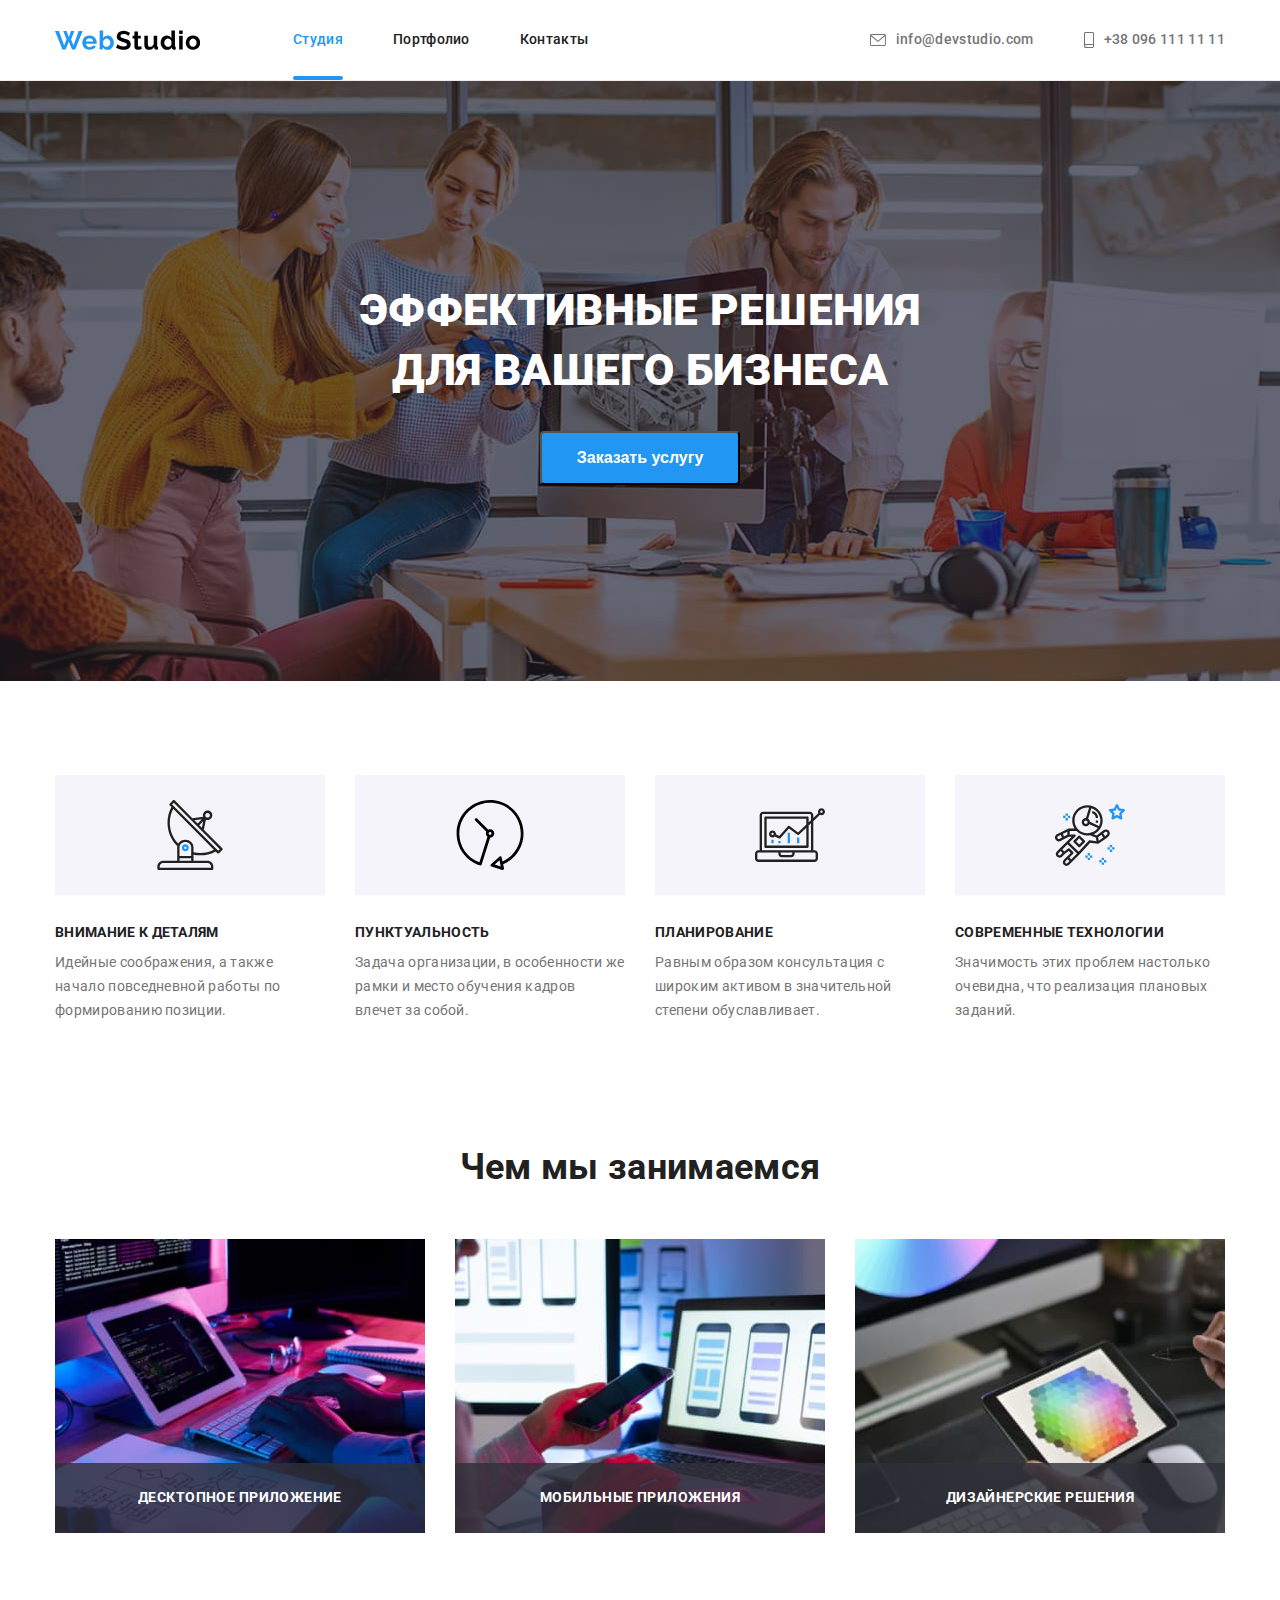
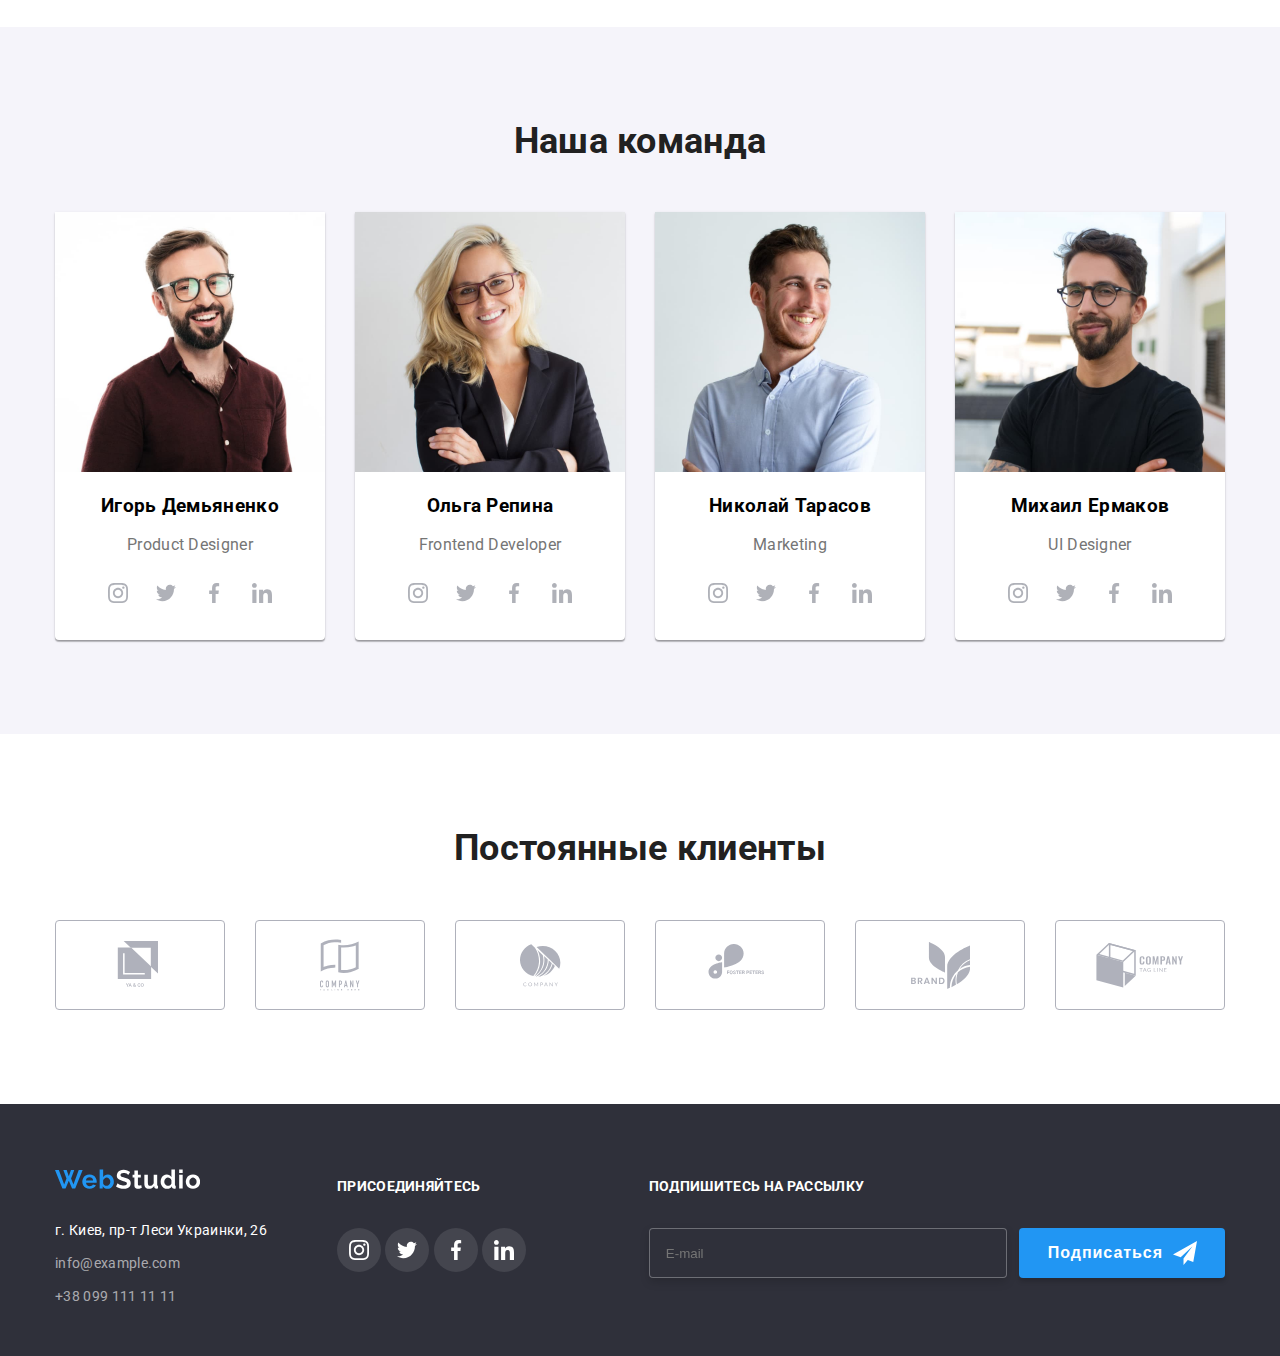
==== index.html @ dd103be8 "финал1" ====
<!DOCTYPE html>
<html lang="ru">
<head>
    <meta charset="UTF-8">
    <meta name="viewport" content="width=device-width, initial-scale=1.0">
    <title>Document</title>
    <link rel="preconnect" href="https://fonts.gstatic.com">
    <link href="https://fonts.googleapis.com/css2?family=Raleway:wght@700&family=Roboto:wght@400;500;700;900&display=swap"
        rel="stylesheet">
    <link rel="stylesheet" href="./scc/common.css">
    <link rel="stylesheet" href="./scc/main.css">

</head>
<body class="page">

   

    <!--Шапка сайта-->
    <header class="head">
        <div class="container main-nav">
            <nav class="nav-points">
                <a href="./index.html" class="head-logo"> 
                    <svg class="web-studio" width="145" height="31">
                        <use href="./images/symbol-defs.svg#icon-webstudio"></use>
                    </svg>
                </a>
        
                <ul class="site-nav">
                    <li class="item"><a href="/" class="link current">Студия</a></li>
                    <li class="item"><a href="./portfolio.html" class="link">Портфолио</a></li>
                    <li class="item"><a href="/" class="link">Контакты</a></li>
                </ul>
            </nav>    
        
                <ul class="web-link">
                    <li class="item">
                        <a class="link-mail" href="mailto:info@devstudio.com">
                        <svg class="icon-envelope">
                            <use href="./images/symbol-defs.svg#icon-envelope"></use>
                        </svg>
                        info@devstudio.com
                        </a>
                    </li>
                    
                    <li class="item">
                        <a class="link-tel" href="tel:+380961111111">
                            <svg class="icon-smartphone">
                                <use href="./images/symbol-defs.svg#icon-smartphone"></use>
                            </svg>
                            +38 096 111 11 11
                        </a>
                    </li>
                    
                   
                </ul>
        </div>
       
    </header>

    <!--Герой-->
<main>

        <section class="hero">
            <div class="overlay">
                <div class="heading-container">
                    <h1 class="hero-title">ЭФФЕКТИВНЫЕ РЕШЕНИЯ ДЛЯ ВАШЕГО БИЗНЕСА</h1>
                </div>
               <button class="service" data-open-modal>
                    Заказать услугу
                </button>
            </div>
            
        </section>
    
    <!--Действия-->
    <section class="actions">
       <div class="container">
        <h2 class="section visually-hidden">Действия</h2>

        <ul class="paragraph">
            <li class="item">
                <div class="master">
                    <svg class="master-icon">
                        <use href="./images/symbol-defs.svg#icon-antenna"></use>
                    </svg>
                </div>   
                <h3 class="paragraph-title">ВНИМАНИЕ К ДЕТАЛЯМ</h3>
                <p class="title">Идейные соображения, а также начало повседневной работы по формированию позиции.</p>
            </li>
            <li class="item">
                <div class="master">
                    <svg class="master-icon">
                        <use href="./images/symbol-defs.svg#icon-vector"></use>
                    </svg>
                </div>
                <h3  class="paragraph-title">ПУНКТУАЛЬНОСТЬ</h3>
                <p class="title">Задача организации, в особенности же рамки и место обучения кадров влечет за собой.</p>
            </li>
            <li class="item">
                <div class="master">
                    <svg class="master-icon">
                        <use href="./images/symbol-defs.svg#icon-diagram"></use>
                    </svg>
                </div>
                <h3  class="paragraph-title">ПЛАНИРОВАНИЕ</h3>
                <p class="title">Равным образом консультация с широким активом в значительной степени обуславливает.</p>
            </li>
            <li class="item">
                <div class="master">
                    <svg class="master-icon">
                        <use href="./images/symbol-defs.svg#icon-astronaut"></use>
                    </svg>
                </div>
                <h3 class="paragraph-title">СОВРЕМЕННЫЕ ТЕХНОЛОГИИ</h3>
                <p class="title">Значимость этих проблем настолько очевидна, что реализация плановых заданий.</p>
            </li>
        </ul>
       </div>
    </section>
    <!--Чем мы занимаемся-->
    <section class="section">
        <div class="container">
            <h2 class="section-title">Чем мы занимаемся</h2>
            <ul class="work">
                <li class="photo">
                    <img src="./images/box 1 min.jpg" alt="делает вёрстку на компьютере">
                    <div class="profile-title">
                        <p class="example">Десктопное приложение</p>
                    </div> 
                </li>
                <li class="photo">
                    <img src="./images/box 2 min.jpg" alt="синхронизирует смартфон с компьютером">
                    <div class="profile-title">
                        <p class="example">Мобильные приложения</p>
                    </div> 
                </li>
                <li class="photo">
                    <img src="./images/box 3 min.jpg" alt="рисует на планшете">
                    <div class="profile-title">
                        <p class="example">Дизайнерские решения</p>
                    </div> 
                </li>
            </ul>
        </div>
       
    </section>
    <!--Наша команда-->
    <section class="section-command">
            <h2 class="section-title">Наша команда</h2>
            <div class="container">
                <ul class="command-list">
                    <li class="item">
                        <img src="./images/img1 min.jpg" alt="фото игоря" width="270">
                        <h3 class="command-person">Игорь Демьяненко</h3>
                        <p class="title">Product Designer</p>
                        <a class="command-link" href="">
                            <svg class="command-icon">
                                <use href="./images/symbol-defs.svg#icon-instagram"></use>
                            </svg>
                        </a>
                        <a class="command-link" href="">
                            <svg class="command-icon">
                                <use href="./images/symbol-defs.svg#icon-twitter"></use>
                            </svg>
                        </a>
                        <a class="command-link" href="">
                            <svg class="command-icon">
                                <use href="./images/symbol-defs.svg#icon-facebook"></use>
                            </svg>
                        </a>
                        <a class="command-link" href="">
                            <svg class="command-icon">
                                <use href="./images/symbol-defs.svg#icon-linkedin"></use>
                            </svg>
                        </a>
                    </li>
                    <li class="item">
                        <img src="./images/img2 min.jpg" alt="фото ольги" width="270">
                        <h3 class="command-person">Ольга Репина</h3>
                        <p class="title">Frontend Developer</p>
                        <a class="command-link" href="">
                            <svg class="command-icon">
                                <use href="./images/symbol-defs.svg#icon-instagram"></use>
                            </svg>
                        </a>
                        <a class="command-link" href="">
                            <svg class="command-icon">
                                <use href="./images/symbol-defs.svg#icon-twitter"></use>
                            </svg>
                        </a>
                        <a class="command-link" href="">
                            <svg class="command-icon">
                                <use href="./images/symbol-defs.svg#icon-facebook"></use>
                            </svg>
                        </a>
                        <a class="command-link" href="">
                            <svg class="command-icon">
                                <use href="./images/symbol-defs.svg#icon-linkedin"></use>
                            </svg>
                        </a>
                    </li>
                    <li class="item">
                        <img src="./images/img3 min.jpg" alt="фото николая" width="270">
                        <h3 class="command-person">Николай Тарасов</h3>
                        <p class="title">Marketing</p>
                        <a class="command-link" href="">
                            <svg class="command-icon">
                                <use href="./images/symbol-defs.svg#icon-instagram"></use>
                            </svg>
                        </a>
                        <a class="command-link" href="">
                            <svg class="command-icon">
                                <use href="./images/symbol-defs.svg#icon-twitter"></use>
                            </svg>
                        </a>
                        <a class="command-link" href="">
                            <svg class="command-icon">
                                <use href="./images/symbol-defs.svg#icon-facebook"></use>
                            </svg>
                        </a>
                        <a class="command-link" href="">
                            <svg class="command-icon">
                                <use href="./images/symbol-defs.svg#icon-linkedin"></use>
                            </svg>
                        </a>
                    </li>
                    <li class="item">
                        <img src="./images/img4 min.jpg" alt="фото михаила" width="270">
                        <h3 class="command-person">Михаил Ермаков</h3>
                        <p class="title">UI Designer</p>
                        <a class="command-link" href="">
                            <svg class="command-icon">
                                <use href="./images/symbol-defs.svg#icon-instagram"></use>
                            </svg>
                        </a>
                        <a class="command-link" href="">
                            <svg class="command-icon">
                                <use href="./images/symbol-defs.svg#icon-twitter"></use>
                            </svg>
                        </a>
                        <a class="command-link" href="">
                            <svg class="command-icon">
                                <use href="./images/symbol-defs.svg#icon-facebook"></use>
                            </svg>
                        </a>
                        <a class="command-link" href="">
                            <svg class="command-icon">
                                <use href="./images/symbol-defs.svg#icon-linkedin"></use>
                            </svg>
                        </a>
                    </li>
                </ul>
        </div>
        
       
    </section>

    <section class="section-client">
        <div class="container">
            <h2 class="section-title">Постоянные клиенты</h2>
            <ul class="clients">
                <li class="client-item">
                    <a class="logo" href="">
                    <svg class="client-logo" wigth="44" height="49">
                        <use href="./images/symbol-defs.svg#icon-logo1min"></use>
                    </svg>
                    </a>
                    
                </li>
                <li class="client-item">
                    <a class="logo" href="">
                    <svg class="client-logo" width="40" height="52">
                        <use href="./images/symbol-defs.svg#icon-logo2min"></use>
                    </svg>
                    </a>
                    
                </li>
                <li class="client-item">
                    <a class="logo" href="">
                    <svg class="client-logo" width="41" height="43">
                        <use href="./images/symbol-defs.svg#icon-logo3min"></use>
                    </svg>
                    </a>
                    
                </li>
                <li class="client-item">
                    <a class="logo" href="">
                    <svg class="client-logo" width="80" height="42">
                        <use href="./images/symbol-defs.svg#icon-logo4min"></use>
                    </svg>
                    </a>
                    
                </li>
                <li class="client-item">
                    <a class="logo" href="">
                    <svg class="client-logo" width="59" height="47">
                        <use href="./images/symbol-defs.svg#icon-logo5min"></use>
                    </svg>
                    </a>
                    
                </li>
                <li class="client-item">
                    <a class="logo" href="">
                    <svg class="client-logo" width="88" height="45">
                        <use href="./images/symbol-defs.svg#icon-logo6min"></use>
                    </svg>
                    </a>
                    
                </li>
            </ul>
        </div>

</main>

 

    <!--Подвал-->
 <footer class="footer">

    <div class="container">
        <div class="container-footer">
            <div class="footer-addres">
                <a href="./index.html" class="footer-logo">
                    <svg class="web-studio" width="145" height="31">
                        <use href="./images/symbol-defs.svg#icon-WebStudio1"></use>
                    </svg>
                </a>
            
                <address class="address">
                    г. Киев, пр-т Леси Украинки, 26
                </address>
            
                <address class="footer-link">
                    <a href="mailto:info@example.com" class="footer-mail">info@example.com</a><br />
                    <a href="tel:+380991111111" class="footer-tel">+38 099 111 11 11</a>
                </address>
            </div>
            
            
            <div class="social-networks">
                <h3 class="networks-title">ПРИСОЕДИНЯЙТЕСЬ</h3>
                <ul class="networks">
                    <li class="networks-item">
                        <a class="social-link" href="">
                            <svg class="social-icon">
                                <use href="./images/symbol-defs.svg#icon-instagram"></use>
                            </svg>
                        </a>
                        <a class="social-link" href="">
                            <svg class="social-icon">
                                <use href="./images/symbol-defs.svg#icon-twitter"></use>
                            </svg>
                        </a>
                        <a class="social-link" href="">
                            <svg class="social-icon">
                                <use href="./images/symbol-defs.svg#icon-facebook"></use>
                            </svg>
                        </a>
                        <a class="social-link" href="">
                            <svg class="social-icon">
                                <use href="./images/symbol-defs.svg#icon-linkedin"></use>
                            </svg>
                        </a>
                    </li>
                </ul>
            </div>
        <div class="footer-modal">
            <div class="modal-title">
                <h3 class="email-title">ПОДПИШИТЕСЬ НА РАССЫЛКУ</h3>
            </div>
            
            <div class="footer-form">
                <input type="email" name="mail" placeholder="E-mail"></input>
                <button type="submit" class="subscribe">Подписаться
                    <svg class="telegram">
                        <use href="./images/symbol-defs.svg#icon-telegrammin"></use>
                    </svg>
                </button>
               
            </div>
            
        </div>    
            
        </div>
    </div>
 </footer>

 <div class="backdrop is-hidden" data-backdrop>
    <div class="modal">
        <form class="form js-speaker-form">
            
            <div class="modal-title">
                <b>Оставьте свои данные, мы вам перезвоним</b>
            </div>

            <div class="form-field">
                <label for="name">Имя</label>
               <div class="modal-container">
                    <input type="text" name="name" id="name" />
                    <svg class="modal-icon">
                        <use href="./images/symbol-defs.svg#icon-namemin"></use>
                    </svg>
               </div>
            </div>
        
            <div class="form-field">
                <label for="tel">Телефон</label>
                <div class="modal-container">
                    <input type="tel" name="tel" id="tel" />
                    <svg class="modal-icon">
                        <use href="./images/symbol-defs.svg#icon-trubkamin"></use>
                    </svg>
                </div>
            </div>
        
            <div class="form-field">
                <label for="mail">Почта</label>
                <div class="modal-container">
                    <input type="email" name="mail" id="mail" />
                    <svg class="modal-icon">
                        <use href="./images/symbol-defs.svg#icon-konvertmin"></use>
                    </svg>
                </div>
            </div>
        
            <div class="form-field">
                <label for="comment">Комментарий</label>
                <textarea class="comment" name="comment" id="comment" placeholder="Введите текст"></textarea>
            </div>
        
            <label class="form-contract">
                <input class="checkbox" type="checkbox" name="contract" value="conditions"  />
                <span class="checkbox-icon"></span>
                Соглашаюсь с рассылкой и принимаю <a href="/" class="link-contract">Условия договора</a>
            </label>
        
            <div class="form-field">
                <button type="submit" class="send">Отправить</button>
            </div>
        </form>
        <button class="modal-btn" data-close-modal>
            <svg class="close-icon" width="11" height="11">
                <use href="./images/symbol-defs.svg#icon-vectormin"></use>
            </svg>
        </button>
    </div>
</div>

<script>
    const refs = {
        openModalBtn: document.querySelector("[data-open-modal]"),
        closeModalBtn: document.querySelector("[data-close-modal]"),
        backdrop: document.querySelector("[data-backdrop]"), 
    };
    refs.openModalBtn.addEventListener("click", toggleModal);
    refs.closeModalBtn.addEventListener("click", toggleModal);

    refs.backdrop.addEventListener("click", logBackdropClick);

    function toggleModal() {
        refs.backdrop.classList.toggle("is-hidden");
    }

    function logBackdropClick() {
        console.log("Это клик в бекдроп");
    }
</script>

<script>
    (() => {
        document
            .querySelector('.js-speaker-form')
            .addEventListener('submit', e => {
                e.preventDefault();

                new FormData(e.currentTarget).forEach((value, name) =>
                console.log(`${name}: ${value}`),
                );
            });
    })();
</script>

</body>
</html>
---- scc/common.css ----
html {
  box-sizing: border-box;
}

*,
*::before {
  box-sizing: border-box;
}

:root {
  --primary-text-color: #212121;
  --title-text-color: #757575;
  --accent-color: #2196f3;
  --background-color: #ffffff;
  --timing-function: cubic-bezier(0.4, 0, 0.2, 1);
}

.page {
  background-color: var(--background-color);

  font-family: Roboto, sans-serif;
  letter-spacing: 0.02em;
  margin: 0;
}

a {
  text-decoration: none;
}

li {
  list-style: none;
}

ul {
  padding: 0;
  margin: 0;
}

p {
  padding: 0;
  margin: 0;
}

/* утилита спрятать */
.visually-hidden {
  position: absolute;
  clip: rect(0 0 0 0);
  width: 1px;
  height: 1px;
  margin: -1px;
}

.head {
  border-bottom-width: 1px;
  border-bottom-style: solid;
  border-bottom-color: #ececec;
}

/* main-nav */

.main-nav {
  display: flex;
  align-items: center;
}

/* Header */

/* .head {
  background-color: #cccccc;
} */

.container {
  padding-left: 15px;
  padding-right: 15px;

  margin-left: auto;
  margin-right: auto;
  width: 1200px;
  /* outline: 2px solid tomato; */
}

/* Logo */

.head-logo {
  display: block;
  padding-top: 25px;
  padding-bottom: 24px;
}

.head-logo {
  display: flex;
}

/* site nav */

.nav-points {
  display: flex;
}

.site-nav {
  display: flex;
  margin-left: 93px;
  align-items: center;
}

/* .site-nav .item {
  background-color: tomato;
} */

.site-nav .item + .item {
  margin-left: 50px;
}

.site-nav a {
  display: block;
  padding-top: 32px;
  padding-bottom: 32px;

  color: var(--primary-text-color);

  font-weight: 500;
  font-size: 14px;
  line-height: 1.14;

  transition: color 250ms var(--timing-function);
}

.site-nav a:hover,
.site-nav a:focus {
  color: var(--accent-color);
}

.link {
  position: relative;
}

.link::after {
  content: '';

  position: absolute;
  bottom: 0;

  display: block;
  width: 100%;
  height: 4px;
  border-radius: 2px;

  background-color: var(--accent-color);

  opacity: 0;
  transition: opacity 250ms var(--timing-function);
}

.link.current::after {
  opacity: 1;
}

.site-nav .link.current {
  color: var(--accent-color);
}

.web-link {
  display: flex;
  margin-left: auto;
  padding: 0;
}

.link-mail {
  display: flex;
  align-items: center;

  margin-right: 50px;
}

.icon-envelope {
  width: 16px;
  height: 12px;
  margin-right: 10px;

  fill: currentColor;
}

.link-tel {
  display: flex;
  align-items: center;
}

.icon-smartphone {
  width: 10px;
  height: 16px;
  margin-right: 10px;
  fill: currentColor;
}

.web-link .link-mail {
  color: var(--title-text-color);

  font-weight: 500;
  font-size: 14px;
  line-height: 1.14;

  transition: color 250ms var(--timing-function);
}

.web-link .link-mail:hover,
.web-link .link-mail:focus {
  outline: none;
  color: var(--accent-color);
}

.web-link .link-tel {
  color: var(--title-text-color);

  font-weight: 500;
  font-size: 14px;
  line-height: 1.14;

  transition: color 250ms var(--timing-function);
}

.web-link .link-tel:hover,
.web-link .link-tel:focus {
  outline: none;
  color: var(--accent-color);
}

/* Footer */

.footer {
  max-width: 1600px;
  height: 252px;
  margin: 0 auto;

  padding-top: 60px;
  padding-bottom: 60px;

  background-color: #2f303a;
}

.footer-logo {
  display: inline-block;
  margin-bottom: 20px;
}

.footer-web {
  color: var(--accent-color);
  font-family: Raleway, sans-serif;

  font-weight: 700;
  font-size: 26px;
  line-height: 1.19;
}

.footer-studio {
  color: var(--background-color);
  font-family: Raleway, sans-serif;

  font-weight: 700;
  font-size: 26px;
  line-height: 1.19;
}

.footer-studio:hover {
  color: var(--accent-color);
}

.address {
  margin-bottom: 9px;

  color: var(--background-color);

  font-style: normal;
  font-weight: normal;
  font-size: 14px;
  line-height: 1.71;
}

.footer-mail {
  display: inline-block;
  margin-bottom: 9px;

  color: rgba(255, 255, 255, 0.6);

  font-style: normal;
  font-weight: normal;
  font-size: 14px;
  line-height: 1.71;

  transition: color 250ms var(--timing-function);
}

.footer-link .footer-mail:hover,
.footer-link .footer-mail:focus {
  color: var(--accent-color);
}

.footer-tel {
  color: rgba(255, 255, 255, 0.6);

  font-style: normal;
  font-weight: normal;
  font-size: 14px;
  line-height: 1.71;

  transition: color 250ms var(--timing-function);
}

.footer-link .footer-tel:hover,
.footer-link .footer-tel:focus {
  color: var(--accent-color);
}

.networks-title {
  color: var(--background-color);

  font-weight: bold;
  font-size: 14px;
  line-height: 16px;
}

.container-footer {
  display: flex;
}
.social-networks {
  margin-left: 70px;
}

.networks-title {
  padding-bottom: 20px;
}

.social-link {
  display: inline-flex;
  justify-content: center;
  align-items: center;
  width: 44px;
  height: 44px;
  border-radius: 50%;

  background-color: rgba(255, 255, 255, 0.1);

  transition: background-color 250ms var(--timing-function);
}

.social-link:hover,
.social-link:focus {
  background-color: var(--accent-color);
  color: var(--background-color);
}

.social-icon {
  width: 20px;
  height: 20px;
  fill: var(--background-color);
}

/* модельное окно */

.backdrop {
  position: fixed;
  top: 0;
  left: 0;
  width: 100%;
  height: 100%;
  background-color: rgba(0, 0, 0, 0.2);
}

.backdrop.is-hidden {
  opacity: 0;
  pointer-events: none;
}

.modal {
  position: absolute;
  top: 50%;
  left: 50%;
  transform: translate(-50%, -50%);

  min-width: 528px;
  min-height: 581px;
  border-radius: 4px;
  box-shadow: 0px 1px 3px rgba(0, 0, 0, 0.12), 0px 1px 1px rgba(0, 0, 0, 0.14),
    0px 2px 1px rgba(0, 0, 0, 0.2);

  background-color: var(--background-color);
}

.modal-btn {
  position: absolute;
  top: 0;
  right: 0;

  width: 30px;
  height: 30px;
  border-radius: 50%;
  margin: 8px 8px;

  background: var(--background-color);
  border: 1px solid rgba(0, 0, 0, 0.1);
  box-sizing: border-box;

  cursor: pointer;
}

.modal-btn:hover,
.modal-btn:focus {
  fill: var(--accent-color);
}

textarea {
  resize: none;
}

.form {
  width: 528px;
  height: 581px;
  /* outline: 1px solid tomato; */
  margin-left: auto;
  margin-right: auto;
  padding: 40px 39px 40px 41px;
}

b {
  font-style: normal;
  font-weight: bold;
  font-size: 20px;
  line-height: 1.15;
  text-align: center;
  letter-spacing: 0.03em;
  color: var(--primary-text-color);
}

.modal-container {
  position: relative;
}

.modal-icon {
  position: absolute;
  top: 50%;
  transform: translateY(-50%);
  left: 12px;

  width: 18px;
  height: 18px;

  cursor: pointer;
}

.form-field input:hover + .modal-icon {
  color: var(--accent-color);
  transition: color 250ms var(--timing-function);
}

.form-field input:focus + .modal-icon {
  color: var(--accent-color);
  transition: color 250ms var(--timing-function);
}

.modal-title {
  display: flex;
  margin-bottom: 20px;
}

.form-field {
  display: flex;
  flex-direction: column;
  margin-bottom: 10px;
}

.form-field label {
  margin-bottom: 4px;

  font-family: Roboto;
  font-style: normal;
  font-weight: normal;
  font-size: 12px;
  line-height: 1.17;
  letter-spacing: 0.01em;
  color: var(--title-text-color);
}

.form-field input {
  width: 448px;
  height: 40px;
  padding-left: 42px;
  margin: 0;
  border: 1px solid rgba(33, 33, 33, 0.2);;
  border-radius: 4px;
  transition: color 1000ms var(--timing-function);

  font-size: 16px;

  background-color: var(--background-color);
  color: var(--primary-text-color);

  cursor: pointer;
}

.form-field input:hover,
.form-field input:focus {
  border-color: var(--accent-color);
  transition: color 250ms var(--timing-function);
}

.form-field textarea:hover,
.form-field textarea:focus {
   border-color: var(--accent-color);
  transition: color 250ms var(--timing-function);
}

.modal-icon {
  fill: currentColor;
}

.comment {
  width: 448px;
  height: 120px;
  padding: 12px 16px;
  border: 1px solid rgba(33, 33, 33, 0.2);
  box-sizing: border-box;
  border-radius: 4px;

  margin-bottom: 10px;
}

.footer-modal {
  display: inline-block;
  margin-right: 0;
  margin-left: auto;
}

.email-title {
  color: var(--background-color);

  font-weight: bold;
  font-size: 14px;
  line-height: 16px;
}

.footer-form {
  display: flex;
  flex-direction: row;
}

.footer-form input {
  width: 358px;
  height: 50px;
  padding: 15px 16px;
  margin-right: 12px;

  border: 1px solid rgba(255, 255, 255, 0.3);
  box-sizing: border-box;
  filter: drop-shadow(0px 4px 4px rgba(0, 0, 0, 0.15));
  border-radius: 4px;

  color: var(--background-color);
  background-color: #2f303a;
}

.email::placeholder {
  font-family: Roboto;
  font-style: normal;
  font-weight: normal;
  font-size: 16px;
  line-height: 1.25;

  display: flex;
  align-items: center;
  letter-spacing: 0.03em;

  color: rgba(255, 255, 255, 0.6);
}

.subscribe {
  position: relative;
  display: flex;

  padding: 10px 0 10px 29px;
  border-radius: 4px;

  min-width: 200px;
  border: none;

  background-color: var(--accent-color);
  color: var(--background-color);
  box-shadow: 0px 4px 4px rgba(0, 0, 0, 0.15);

  font-weight: bold;
  font-size: 16px;
  line-height: 30px;
  align-items: center;
  text-align: center;
  letter-spacing: 0.06em;

  cursor: pointer;
}

.telegram {
  margin-left: 10px;
  margin-right: 28px;
  width: 24px;
  height: 24px;
}

.comment::placeholder {
  font-family: Roboto;
  font-size: 12px;
  line-height: 1.17;
  letter-spacing: 0.01em;
  color: rgba(117, 117, 117, 0.5);
}

.form-contract {
  display: flex;
  align-items: center;
}

.form-contract {
  font-family: Roboto;
  font-style: normal;
  font-weight: normal;
  font-size: 14px;
  line-height: 1.71;
  text-align: center;
  letter-spacing: 0.03em;
  color: var(--title-text-color);

  margin-bottom: 30px;
  
}

.form-contract input {
  /* -webkit-appearance: none;
  -moz-appearance: none;
  appearance: none;

  position: absolute; */
  position: absolute;
  width: 1px;
  height: 1px;
  margin: -1px;
  border: 0;
  padding: 0;
  clip: rect(0 0 0 0);
  overflow: hidden;
}

.checkbox-icon {
  display: inline-block;
  width: 16px;
  height: 15px;
  margin-right: 7px;

  border: 2px solid var(--primary-text-color);
  border-radius: 2px;
}

.checkbox:checked + .checkbox-icon {
  border-color: var(--accent-color);
  background-color: var(--accent-color);
  background-image: url("../images/iconcheckminimal.svg");
  background-size: contain;
  background-origin: border-box;

}

.link-contract {
  color: var(--accent-color);
  text-decoration-line: underline;
}

.send {
  display: flex;

  border-radius: 4px;
  padding: 10px 55px 10px 56px;
  margin-left: auto;
  margin-right: auto;
  min-width: 200px;
  border: none;

  background-color: var(--accent-color);
  color: var(--background-color);
  box-shadow: 0px 4px 4px rgba(0, 0, 0, 0.15);

  font-weight: bold;
  font-size: 16px;
  line-height: 30px;
  align-items: center;
  text-align: center;
  letter-spacing: 0.06em;

  cursor: pointer;
}
---- scc/main.css ----
/* Герой */

.hero {
  text-align: center;
}

.overlay {
  max-width: 1600px;
  height: 600px;
  padding-top: 200px;
  margin: 0 auto;
  background-color: #c4c4c4;
  background-image: linear-gradient(
      to right,
      rgba(47, 48, 58, 0.4),
      rgba(47, 48, 58, 0.4)
    ),
    url('../images/шапкаmin.jpg');
  background-repeat: no-repeat;
  background-position: center;
  background-size: cover;
}

.hero-title {
  margin-top: 0;
  margin-bottom: 0;
  padding-bottom: 30px;

  color: var(--background-color);

  font-weight: 900;
  font-size: 44px;
  line-height: 1.36;
}

.heading-container {
  max-width: 660px;
  margin: 0 auto;
}

/* button */
.service {
  display: inline-block;
  border-radius: 4px;
  padding: 10px 32px;
  min-width: 200px;

  background-color: var(--accent-color);
  color: var(--background-color);

  font-weight: 700;
  font-size: 16px;
  line-height: 1.87;
  text-align: center;

  cursor: pointer;
}

/* заголовки */
.section-title {
  margin-top: 0;
  margin-bottom: 50px;

  color: var(--primary-text-color);

  font-weight: 700;
  font-size: 36px;
  line-height: 1.16;
  text-align: center;
}

/* paragraph */

.paragraph {
  display: flex;
  flex-wrap: wrap;
}

.paragraph > .item {
  width: 270px;
  margin-right: 30px;
  margin-bottom: 30px;
}

.paragraph > .item:nth-child(4n) {
  margin-right: 0;
}

.master {
  display: flex;
  justify-content: center;
  align-items: center;

  width: 270px;
  height: 120px;

  background-color: #f5f4fa;
}

.master-icon {
  width: 70px;
  height: 70px;
}

.actions {
  padding-top: 94px;
  padding-bottom: 94px;

  /* background-color: #ccc; */
}

.section {
  padding-bottom: 94px;
  margin-top: 0;
  margin-bottom: 0;

  /* background-color: #ccc; */
}

.paragraph-title {
  margin-top: 0;
  margin-bottom: 0;
  padding-top: 30px;
  padding-bottom: 10px;

  color: var(--primary-text-color);

  font-weight: 700;
  font-size: 14px;
  line-height: 1.14;
}

.paragraph .title {
  color: var(--title-text-color);

  font-weight: 400;
  font-size: 14px;
  line-height: 1.71;
}

.work {
  display: flex;
  flex-wrap: wrap;
}

.work > .photo {
  width: 370px;
  height: 294px;
  margin-right: 30px;
  margin-bottom: 30px;
}

.work > .photo:nth-child(3n) {
  margin-right: 0;
}

.work > .photo:nth-last-child(-n + 3) {
  margin-bottom: 0;
}

.photo {
  position: relative;
}

.profile-title {
  position: absolute;
  bottom: 0;

  width: 100%;
  height: 70px;

  background: rgba(47, 48, 58, 0.8);
}

.example {
  font-family: Roboto;
  font-style: normal;
  font-weight: bold;
  font-size: 14px;
  line-height: 1.14;
  text-align: center;
  letter-spacing: 0.03em;
  text-transform: uppercase;

  padding: 27px 0;

  color: var(--background-color);
}


/* command-list */

.section-command {
  max-width: 1600px;
  margin: 0 auto;

  padding-top: 94px;
  padding-bottom: 94px;

  background-color: #f5f4fa;
}

.command-link {
  display: inline-flex;
  justify-content: center;
  align-items: center;
  width: 44px;
  height: 44px;
  border-radius: 50%;
  margin-top: 16px;

  background-color: var(--background-color);
  color: #afb1b8;

  transition: background-color 250ms var(--timing-function);
}

.command-link:hover,
.command-link:focus {
  background-color: var(--accent-color);
  color: var(--background-color);
}

.command-icon {
  width: 20px;
  height: 20px;
  fill: currentColor;
}

.command-list {
  display: flex;
  flex-wrap: wrap;
}

.command-list > .item {
  width: 270px;
  height: 428px;
  margin-right: 30px;
  text-align: center;

  border-radius: 0px 0px 4px 4px;
  box-shadow: 0px 1px 3px rgba(0, 0, 0, 0.12), 0px 1px 1px rgba(0, 0, 0, 0.14),
    0px 2px 1px rgba(0, 0, 0, 0.2);

  background-color: var(--background-color);
}

.command-list > .item:nth-child(4n) {
  margin-right: 0;
}

.section.command-person {
  margin-bottom: 10px;

  color: var(--primary-text-color);

  font-weight: 500;
  font-size: 16px;
  line-height: 1.18;
}

.command-list .title {
  color: var(--title-text-color);

  font-weight: 400;
  font-size: 16px;
  line-height: 1.18;
}

/* Постоянные клиенты */

.section-client {
  padding-top: 94px;
  padding-bottom: 94px;
  margin-top: 0;
  margin-bottom: 0;
}

.clients {
  display: flex;
  padding: 0;
  justify-content: center;
}

.logo {
  display: flex;
  justify-content: center;
  align-items: center;

  width: 170px;
  height: 90px;
  border: 1px solid #afb1bb;
  border-radius: 4px;

  color: #afb1bb;

  transition: color 250ms var(--timing-function);
}

.client-logo {
  fill: currentColor;
}

.client-item:not(:last-child) {
  margin-right: 30px;
}

.logo:hover,
.logo:focus {
  color: var(--accent-color);
  border-color: var(--accent-color);
}
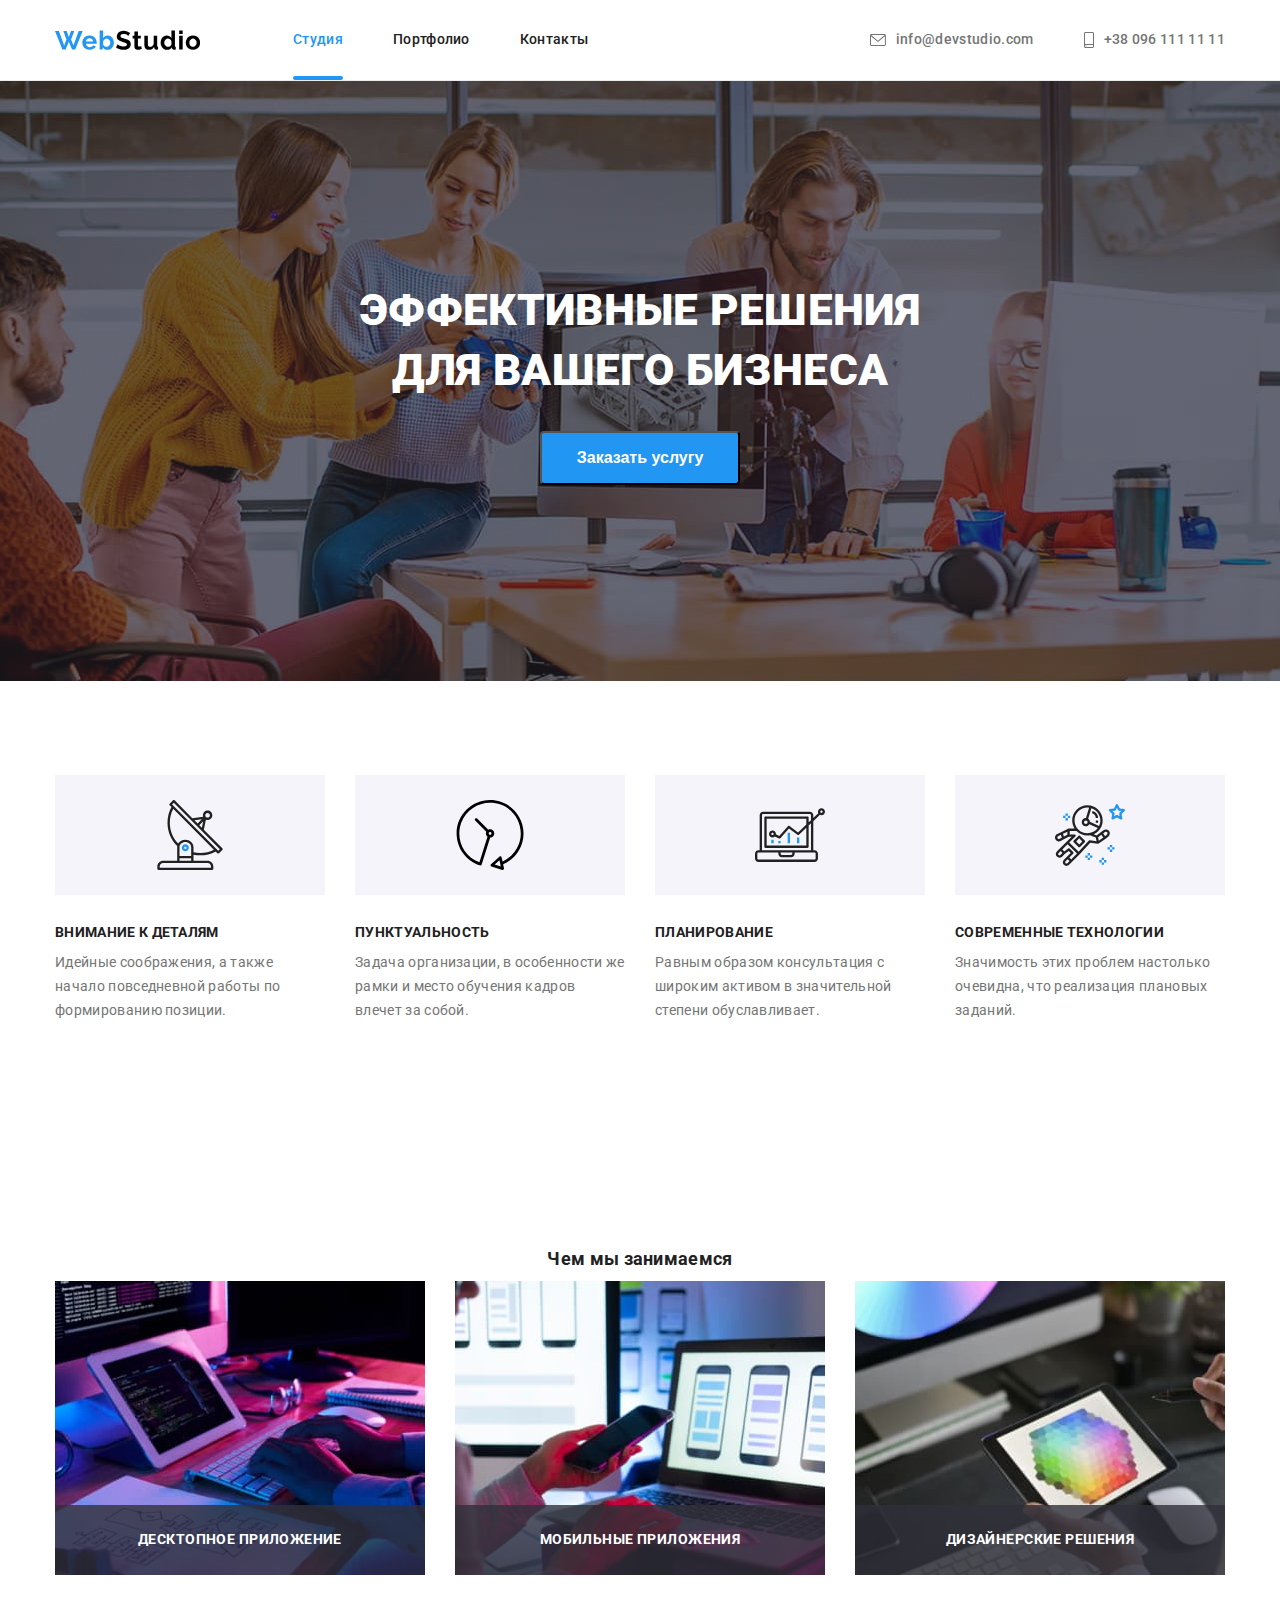
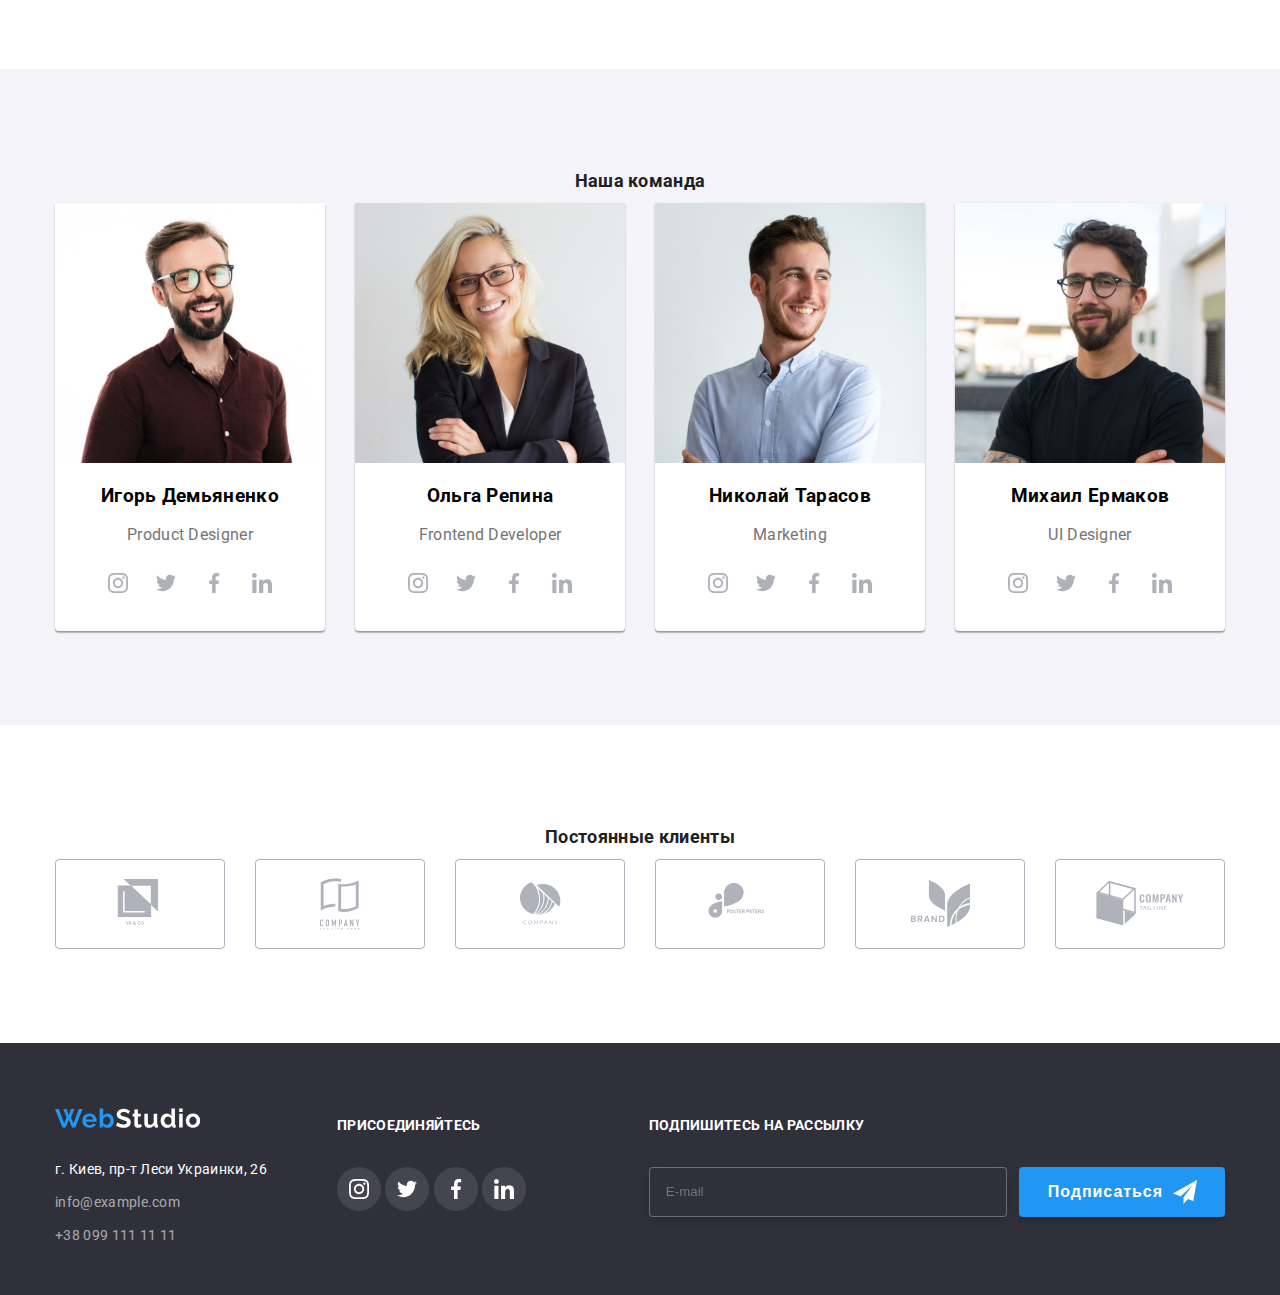
==== commit 212ed9c9: "финал2" ====
--- a/index.html
+++ b/index.html
@@ -7,8 +7,7 @@
     <link rel="preconnect" href="https://fonts.gstatic.com">
     <link href="https://fonts.googleapis.com/css2?family=Raleway:wght@700&family=Roboto:wght@400;500;700;900&display=swap"
         rel="stylesheet">
-    <link rel="stylesheet" href="./scc/common.css">
-    <link rel="stylesheet" href="./scc/main.css">
+    <link rel="stylesheet" href="./css/main.min.css">
 
 </head>
 <body class="page">
--- a/css/main.min.css
+++ b/css/main.min.css
@@ -0,0 +1,2 @@
+html{-webkit-box-sizing:border-box;box-sizing:border-box}*,*::before{-webkit-box-sizing:border-box;box-sizing:border-box}:root{--primary-text-color: #212121;--title-text-color: #757575;--accent-color: #2196f3;--background-color: #ffffff;--timing-function: cubic-bezier(0.4, 0, 0.2, 1)}.page{background-color:var(--background-color);font-family:Roboto, sans-serif;letter-spacing:0.02em;margin:0}a{text-decoration:none}li{list-style:none}ul{padding:0;margin:0}p{padding:0;margin:0}.visually-hidden{position:absolute;clip:rect(0 0 0 0);width:1px;height:1px;margin:-1px}.head{border-bottom-width:1px;border-bottom-style:solid;border-bottom-color:#ececec}.main-nav{display:-webkit-box;display:-ms-flexbox;display:flex;-webkit-box-align:center;-ms-flex-align:center;align-items:center}.container{padding-left:15px;padding-right:15px;margin-left:auto;margin-right:auto;width:1200px}.head-logo{display:block;padding-top:25px;padding-bottom:24px}.head-logo{display:-webkit-box;display:-ms-flexbox;display:flex}.nav-points{display:-webkit-box;display:-ms-flexbox;display:flex}.site-nav{display:-webkit-box;display:-ms-flexbox;display:flex;margin-left:93px;-webkit-box-align:center;-ms-flex-align:center;align-items:center}.site-nav .item+.item{margin-left:50px}.site-nav a{display:block;padding-top:32px;padding-bottom:32px;color:var(--primary-text-color);font-weight:500;font-size:14px;line-height:1.14;-webkit-transition:color 250ms var(--timing-function);transition:color 250ms var(--timing-function)}.site-nav a:hover,.site-nav a:focus{color:var(--accent-color)}.link{position:relative}.link::after{content:'';position:absolute;bottom:0;display:block;width:100%;height:4px;border-radius:2px;background-color:var(--accent-color);opacity:0;-webkit-transition:opacity 250ms var(--timing-function);transition:opacity 250ms var(--timing-function)}.link.current::after{opacity:1}.site-nav .link.current{color:var(--accent-color)}.web-link{display:-webkit-box;display:-ms-flexbox;display:flex;margin-left:auto;padding:0}.link-mail{display:-webkit-box;display:-ms-flexbox;display:flex;-webkit-box-align:center;-ms-flex-align:center;align-items:center;margin-right:50px}.icon-envelope{width:16px;height:12px;margin-right:10px;fill:currentColor}.link-tel{display:-webkit-box;display:-ms-flexbox;display:flex;-webkit-box-align:center;-ms-flex-align:center;align-items:center}.icon-smartphone{width:10px;height:16px;margin-right:10px;fill:currentColor}.web-link .link-mail{color:var(--title-text-color);font-weight:500;font-size:14px;line-height:1.14;-webkit-transition:color 250ms var(--timing-function);transition:color 250ms var(--timing-function)}.web-link .link-mail:hover,.web-link .link-mail:focus{outline:none;color:var(--accent-color)}.web-link .link-tel{color:var(--title-text-color);font-weight:500;font-size:14px;line-height:1.14;-webkit-transition:color 250ms var(--timing-function);transition:color 250ms var(--timing-function)}.web-link .link-tel:hover,.web-link .link-tel:focus{outline:none;color:var(--accent-color)}.hero{text-align:center}.overlay{max-width:1600px;height:600px;padding-top:200px;margin:0 auto;background-color:#c4c4c4;background-image:-webkit-gradient(linear, left top, right top, from(rgba(47,48,58,0.4)), to(rgba(47,48,58,0.4))),url("../images/шапкаmin.jpg");background-image:linear-gradient(to right, rgba(47,48,58,0.4), rgba(47,48,58,0.4)),url("../images/шапкаmin.jpg");background-repeat:no-repeat;background-position:center;background-size:cover}.hero-title{margin-top:0;margin-bottom:0;padding-bottom:30px;color:var(--background-color);font-weight:900;font-size:44px;line-height:1.36}.heading-container{max-width:660px;margin:0 auto}.service{display:inline-block;border-radius:4px;padding:10px 32px;min-width:200px;background-color:var(--accent-color);color:var(--background-color);font-weight:700;font-size:16px;line-height:1.87;text-align:center;cursor:pointer}.section-title{margin-top:0;margin-bottom:50px;color:var(--primary-text-color);font-weight:700;font-size:36px;line-height:1.16;text-align:center}.paragraph{display:-webkit-box;display:-ms-flexbox;display:flex;-ms-flex-wrap:wrap;flex-wrap:wrap}.paragraph>.item{width:270px;margin-right:30px;margin-bottom:30px}.paragraph>.item:nth-child(4n){margin-right:0}.master{display:-webkit-box;display:-ms-flexbox;display:flex;-webkit-box-pack:center;-ms-flex-pack:center;justify-content:center;-webkit-box-align:center;-ms-flex-align:center;align-items:center;width:270px;height:120px;background-color:#f5f4fa}.master-icon{width:70px;height:70px}.actions{padding-top:94px;padding-bottom:94px}.section{padding-bottom:94px;margin-top:0;margin-bottom:0}.paragraph-title{margin-top:0;margin-bottom:0;padding-top:30px;padding-bottom:10px;color:var(--primary-text-color);font-weight:700;font-size:14px;line-height:1.14}.paragraph .title{color:var(--title-text-color);font-weight:400;font-size:14px;line-height:1.71}.work{display:-webkit-box;display:-ms-flexbox;display:flex;-ms-flex-wrap:wrap;flex-wrap:wrap}.work>.photo{width:370px;height:294px;margin-right:30px;margin-bottom:30px}.work>.photo:nth-child(3n){margin-right:0}.work>.photo:nth-last-child(-n+3){margin-bottom:0}.photo{position:relative}.profile-title{position:absolute;bottom:0;width:100%;height:70px;background:rgba(47,48,58,0.8)}.example{font-family:Roboto;font-style:normal;font-weight:bold;font-size:14px;line-height:1.14;text-align:center;letter-spacing:0.03em;text-transform:uppercase;padding:27px 0;color:var(--background-color)}.section-command{max-width:1600px;margin:0 auto;padding-top:94px;padding-bottom:94px;background-color:#f5f4fa}.command-link{display:-webkit-inline-box;display:-ms-inline-flexbox;display:inline-flex;-webkit-box-pack:center;-ms-flex-pack:center;justify-content:center;-webkit-box-align:center;-ms-flex-align:center;align-items:center;width:44px;height:44px;border-radius:50%;margin-top:16px;background-color:var(--background-color);color:#afb1b8;-webkit-transition:background-color 250ms var(--timing-function);transition:background-color 250ms var(--timing-function)}.command-link:hover,.command-link:focus{background-color:var(--accent-color);color:var(--background-color)}.command-icon{width:20px;height:20px;fill:currentColor}.command-list{display:-webkit-box;display:-ms-flexbox;display:flex;-ms-flex-wrap:wrap;flex-wrap:wrap}.command-list>.item{width:270px;height:428px;margin-right:30px;text-align:center;border-radius:0px 0px 4px 4px;-webkit-box-shadow:0px 1px 3px rgba(0,0,0,0.12),0px 1px 1px rgba(0,0,0,0.14),0px 2px 1px rgba(0,0,0,0.2);box-shadow:0px 1px 3px rgba(0,0,0,0.12),0px 1px 1px rgba(0,0,0,0.14),0px 2px 1px rgba(0,0,0,0.2);background-color:var(--background-color)}.command-list>.item:nth-child(4n){margin-right:0}.section.command-person{margin-bottom:10px;color:var(--primary-text-color);font-weight:500;font-size:16px;line-height:1.18}.command-list .title{color:var(--title-text-color);font-weight:400;font-size:16px;line-height:1.18}.section-client{padding-top:94px;padding-bottom:94px;margin-top:0;margin-bottom:0}.clients{display:-webkit-box;display:-ms-flexbox;display:flex;padding:0;-webkit-box-pack:center;-ms-flex-pack:center;justify-content:center}.logo{display:-webkit-box;display:-ms-flexbox;display:flex;-webkit-box-pack:center;-ms-flex-pack:center;justify-content:center;-webkit-box-align:center;-ms-flex-align:center;align-items:center;width:170px;height:90px;border:1px solid #afb1bb;border-radius:4px;color:#afb1bb;-webkit-transition:color 250ms var(--timing-function);transition:color 250ms var(--timing-function)}.client-logo{fill:currentColor}.client-item:not(:last-child){margin-right:30px}.logo:hover,.logo:focus{color:var(--accent-color);border-color:var(--accent-color)}a{text-decoration:none}li{list-style:none}.section{padding-top:94px;padding-bottom:94px}.filter-nav{display:-webkit-box;display:-ms-flexbox;display:flex;-webkit-box-pack:center;-ms-flex-pack:center;justify-content:center;padding-bottom:50px}.nav{cursor:pointer}.filter-nav .item+.item{margin-left:8px}.filter-nav .nav{display:inline-block;border-radius:4px;border:0px;padding:6px 22px;min-width:73px;background-color:#f5f4fa;color:var(--primary-text-color);font-family:Roboto;font-style:normal;font-weight:500;font-size:16px;line-height:1.62;text-align:center;letter-spacing:0.03em;-webkit-transition:background-color 250ms var(--timing-function);transition:background-color 250ms var(--timing-function);-webkit-transition:color 250ms var(--timing-function);transition:color 250ms var(--timing-function)}.filter-nav .nav:hover,.filter-nav .nav:focus{background-color:var(--accent-color);color:var(--background-color);-webkit-box-shadow:0px 3px 1px rgba(0,0,0,0.1),0px 1px 2px rgba(0,0,0,0.08),0px 2px 2px rgba(0,0,0,0.12);box-shadow:0px 3px 1px rgba(0,0,0,0.1),0px 1px 2px rgba(0,0,0,0.08),0px 2px 2px rgba(0,0,0,0.12)}.cart-list{display:-webkit-box;display:-ms-flexbox;display:flex;-ms-flex-wrap:wrap;flex-wrap:wrap}.cart-list>.item{width:370px;margin-right:30px;margin-bottom:30px}.cart-list>.item:nth-child(3n){margin-right:0}.cart-list>.item:nth-last-child(-n+3){margin-bottom:0}.photo-portfolio{position:relative;overflow:hidden}.portfolio-overlay{position:absolute;left:0;top:0;width:100%;height:100%;background:rgba(33,150,243,0.9);-webkit-transform:translateY(-100%);transform:translateY(-100%);-webkit-transition:-webkit-transform 250ms cubic-bezier(0.4, 0, 0.2, 1);transition:-webkit-transform 250ms cubic-bezier(0.4, 0, 0.2, 1);transition:transform 250ms cubic-bezier(0.4, 0, 0.2, 1);transition:transform 250ms cubic-bezier(0.4, 0, 0.2, 1), -webkit-transform 250ms cubic-bezier(0.4, 0, 0.2, 1)}.item .link-cart:hover .portfolio-overlay,.item .link-cart:focus .portfolio-overlay{-webkit-transform:translateY(0);transform:translateY(0)}.style-hover{padding-left:24px;padding-top:63px;color:var(--background-color);font-family:Roboto;font-style:normal;font-weight:normal;font-size:18px;line-height:1.56;letter-spacing:0.03em}.item .link-cart:hover,.item .link-cart:focus{outline:none;display:block;-webkit-box-shadow:0px 1px 1px rgba(0,0,0,0.12),0px 4px 4px rgba(0,0,0,0.06),1px 4px 6px rgba(0,0,0,0.16);box-shadow:0px 1px 1px rgba(0,0,0,0.12),0px 4px 4px rgba(0,0,0,0.06),1px 4px 6px rgba(0,0,0,0.16)}.cart-list>.item{display:block;border:1px solid #eeeeee}.section-title{margin-top:0;margin-bottom:0;padding-bottom:4px;color:var(--primary-text-color);font-weight:bold;font-size:18px;line-height:2}.cart-list .title{color:var(--title-text-color);font-weight:normal;font-size:16px;line-height:1.87}.card-image{display:block;width:100%}.heading-title{padding:20px 24px;border-right:1px solid #eeeeee;border-bottom:1px solid #eeeeee;border-left:1px solid #eeeeee}.footer{max-width:1600px;height:252px;margin:0 auto;padding-top:60px;padding-bottom:60px;background-color:#2f303a}.footer-logo{display:inline-block;margin-bottom:20px}.footer-web{color:var(--accent-color);font-family:Raleway, sans-serif;font-weight:700;font-size:26px;line-height:1.19}.footer-studio{color:var(--background-color);font-family:Raleway, sans-serif;font-weight:700;font-size:26px;line-height:1.19}.footer-studio:hover{color:var(--accent-color)}.address{margin-bottom:9px;color:var(--background-color);font-style:normal;font-weight:normal;font-size:14px;line-height:1.71}.footer-mail{display:inline-block;margin-bottom:9px;color:rgba(255,255,255,0.6);font-style:normal;font-weight:normal;font-size:14px;line-height:1.71;-webkit-transition:color 250ms var(--timing-function);transition:color 250ms var(--timing-function)}.footer-link .footer-mail:hover,.footer-link .footer-mail:focus{color:var(--accent-color)}.footer-tel{color:rgba(255,255,255,0.6);font-style:normal;font-weight:normal;font-size:14px;line-height:1.71;-webkit-transition:color 250ms var(--timing-function);transition:color 250ms var(--timing-function)}.footer-link .footer-tel:hover,.footer-link .footer-tel:focus{color:var(--accent-color)}.networks-title{color:var(--background-color);font-weight:bold;font-size:14px;line-height:16px}.container-footer{display:-webkit-box;display:-ms-flexbox;display:flex}.social-networks{margin-left:70px}.networks-title{padding-bottom:20px}.social-link{display:-webkit-inline-box;display:-ms-inline-flexbox;display:inline-flex;-webkit-box-pack:center;-ms-flex-pack:center;justify-content:center;-webkit-box-align:center;-ms-flex-align:center;align-items:center;width:44px;height:44px;border-radius:50%;background-color:rgba(255,255,255,0.1);-webkit-transition:background-color 250ms var(--timing-function);transition:background-color 250ms var(--timing-function)}.social-link:hover,.social-link:focus{background-color:var(--accent-color);color:var(--background-color)}.social-icon{width:20px;height:20px;fill:var(--background-color)}.backdrop{position:fixed;top:0;left:0;width:100%;height:100%;background-color:rgba(0,0,0,0.2)}.backdrop.is-hidden{opacity:0;pointer-events:none}.modal{position:absolute;top:50%;left:50%;-webkit-transform:translate(-50%, -50%);transform:translate(-50%, -50%);min-width:528px;min-height:581px;border-radius:4px;-webkit-box-shadow:0px 1px 3px rgba(0,0,0,0.12),0px 1px 1px rgba(0,0,0,0.14),0px 2px 1px rgba(0,0,0,0.2);box-shadow:0px 1px 3px rgba(0,0,0,0.12),0px 1px 1px rgba(0,0,0,0.14),0px 2px 1px rgba(0,0,0,0.2);background-color:var(--background-color)}.modal-btn{position:absolute;top:0;right:0;width:30px;height:30px;border-radius:50%;margin:8px 8px;background:var(--background-color);border:1px solid rgba(0,0,0,0.1);-webkit-box-sizing:border-box;box-sizing:border-box;cursor:pointer}.modal-btn:hover,.modal-btn:focus{fill:var(--accent-color)}textarea{resize:none}.form{width:528px;height:581px;margin-left:auto;margin-right:auto;padding:40px 39px 40px 41px}b{font-style:normal;font-weight:bold;font-size:20px;line-height:1.15;text-align:center;letter-spacing:0.03em;color:var(--primary-text-color)}.modal-container{position:relative}.modal-icon{position:absolute;top:50%;-webkit-transform:translateY(-50%);transform:translateY(-50%);left:12px;width:18px;height:18px;cursor:pointer}.form-field input:hover+.modal-icon{color:var(--accent-color);-webkit-transition:color 250ms var(--timing-function);transition:color 250ms var(--timing-function)}.form-field input:focus+.modal-icon{color:var(--accent-color);-webkit-transition:color 250ms var(--timing-function);transition:color 250ms var(--timing-function)}.modal-title{display:-webkit-box;display:-ms-flexbox;display:flex;margin-bottom:20px}.form-field{display:-webkit-box;display:-ms-flexbox;display:flex;-webkit-box-orient:vertical;-webkit-box-direction:normal;-ms-flex-direction:column;flex-direction:column;margin-bottom:10px}.form-field label{margin-bottom:4px;font-family:Roboto;font-style:normal;font-weight:normal;font-size:12px;line-height:1.17;letter-spacing:0.01em;color:var(--title-text-color)}.form-field input{width:448px;height:40px;padding-left:42px;margin:0;border:1px solid rgba(33,33,33,0.2);border-radius:4px;-webkit-transition:color 1000ms var(--timing-function);transition:color 1000ms var(--timing-function);font-size:16px;background-color:var(--background-color);color:var(--primary-text-color);cursor:pointer}.form-field input:hover,.form-field input:focus{border-color:var(--accent-color);-webkit-transition:color 250ms var(--timing-function);transition:color 250ms var(--timing-function)}.form-field textarea:hover,.form-field textarea:focus{border-color:var(--accent-color);-webkit-transition:color 250ms var(--timing-function);transition:color 250ms var(--timing-function)}.modal-icon{fill:currentColor}.comment{width:448px;height:120px;padding:12px 16px;border:1px solid rgba(33,33,33,0.2);-webkit-box-sizing:border-box;box-sizing:border-box;border-radius:4px;margin-bottom:10px}.footer-modal{display:inline-block;margin-right:0;margin-left:auto}.email-title{color:var(--background-color);font-weight:bold;font-size:14px;line-height:16px}.footer-form{display:-webkit-box;display:-ms-flexbox;display:flex;-webkit-box-orient:horizontal;-webkit-box-direction:normal;-ms-flex-direction:row;flex-direction:row}.footer-form input{width:358px;height:50px;padding:15px 16px;margin-right:12px;border:1px solid rgba(255,255,255,0.3);-webkit-box-sizing:border-box;box-sizing:border-box;-webkit-filter:drop-shadow(0px 4px 4px rgba(0,0,0,0.15));filter:drop-shadow(0px 4px 4px rgba(0,0,0,0.15));border-radius:4px;color:var(--background-color);background-color:#2f303a}.email::-webkit-input-placeholder{font-family:Roboto;font-style:normal;font-weight:normal;font-size:16px;line-height:1.25;display:-webkit-box;display:flex;-webkit-box-align:center;align-items:center;letter-spacing:0.03em;color:rgba(255,255,255,0.6)}.email:-ms-input-placeholder{font-family:Roboto;font-style:normal;font-weight:normal;font-size:16px;line-height:1.25;display:-ms-flexbox;display:flex;-ms-flex-align:center;align-items:center;letter-spacing:0.03em;color:rgba(255,255,255,0.6)}.email::-ms-input-placeholder{font-family:Roboto;font-style:normal;font-weight:normal;font-size:16px;line-height:1.25;display:-ms-flexbox;display:flex;-ms-flex-align:center;align-items:center;letter-spacing:0.03em;color:rgba(255,255,255,0.6)}.email::placeholder{font-family:Roboto;font-style:normal;font-weight:normal;font-size:16px;line-height:1.25;display:-webkit-box;display:-ms-flexbox;display:flex;-webkit-box-align:center;-ms-flex-align:center;align-items:center;letter-spacing:0.03em;color:rgba(255,255,255,0.6)}.subscribe{position:relative;display:-webkit-box;display:-ms-flexbox;display:flex;padding:10px 0 10px 29px;border-radius:4px;min-width:200px;border:none;background-color:var(--accent-color);color:var(--background-color);-webkit-box-shadow:0px 4px 4px rgba(0,0,0,0.15);box-shadow:0px 4px 4px rgba(0,0,0,0.15);font-weight:bold;font-size:16px;line-height:30px;-webkit-box-align:center;-ms-flex-align:center;align-items:center;text-align:center;letter-spacing:0.06em;cursor:pointer}.telegram{margin-left:10px;margin-right:28px;width:24px;height:24px}.comment::-webkit-input-placeholder{font-family:Roboto;font-size:12px;line-height:1.17;letter-spacing:0.01em;color:rgba(117,117,117,0.5)}.comment:-ms-input-placeholder{font-family:Roboto;font-size:12px;line-height:1.17;letter-spacing:0.01em;color:rgba(117,117,117,0.5)}.comment::-ms-input-placeholder{font-family:Roboto;font-size:12px;line-height:1.17;letter-spacing:0.01em;color:rgba(117,117,117,0.5)}.comment::placeholder{font-family:Roboto;font-size:12px;line-height:1.17;letter-spacing:0.01em;color:rgba(117,117,117,0.5)}.form-contract{display:-webkit-box;display:-ms-flexbox;display:flex;-webkit-box-align:center;-ms-flex-align:center;align-items:center}.form-contract{font-family:Roboto;font-style:normal;font-weight:normal;font-size:14px;line-height:1.71;text-align:center;letter-spacing:0.03em;color:var(--title-text-color);margin-bottom:30px}.form-contract input{position:absolute;width:1px;height:1px;margin:-1px;border:0;padding:0;clip:rect(0 0 0 0);overflow:hidden}.checkbox-icon{display:inline-block;width:16px;height:15px;margin-right:7px;border:2px solid var(--primary-text-color);border-radius:2px}.checkbox:checked+.checkbox-icon{border-color:var(--accent-color);background-color:var(--accent-color);background-image:url("../images/iconcheckminimal.svg");background-size:contain;background-origin:border-box}.link-contract{color:var(--accent-color);-webkit-text-decoration-line:underline;text-decoration-line:underline}.send{display:-webkit-box;display:-ms-flexbox;display:flex;border-radius:4px;padding:10px 55px 10px 56px;margin-left:auto;margin-right:auto;min-width:200px;border:none;background-color:var(--accent-color);color:var(--background-color);-webkit-box-shadow:0px 4px 4px rgba(0,0,0,0.15);box-shadow:0px 4px 4px rgba(0,0,0,0.15);font-weight:bold;font-size:16px;line-height:30px;-webkit-box-align:center;-ms-flex-align:center;align-items:center;text-align:center;letter-spacing:0.06em;cursor:pointer}
+/*# sourceMappingURL=main.min.css.map */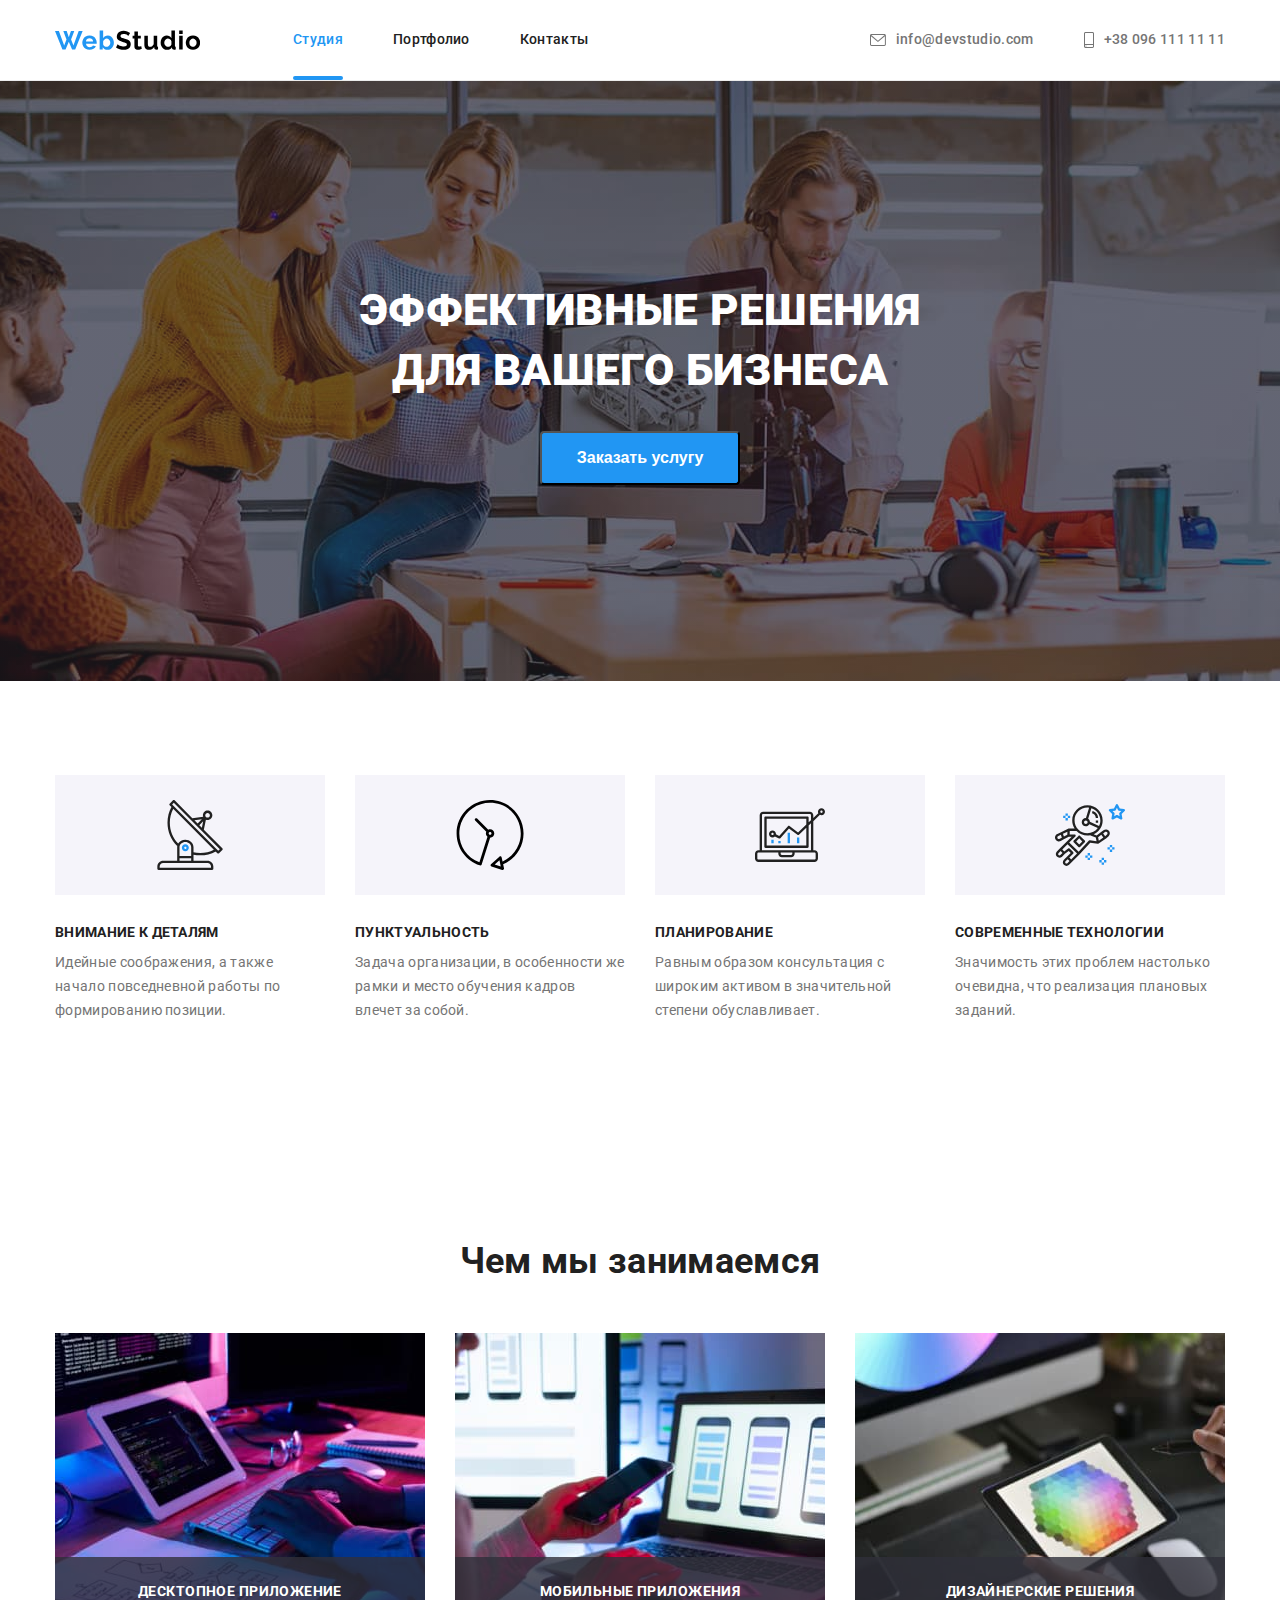
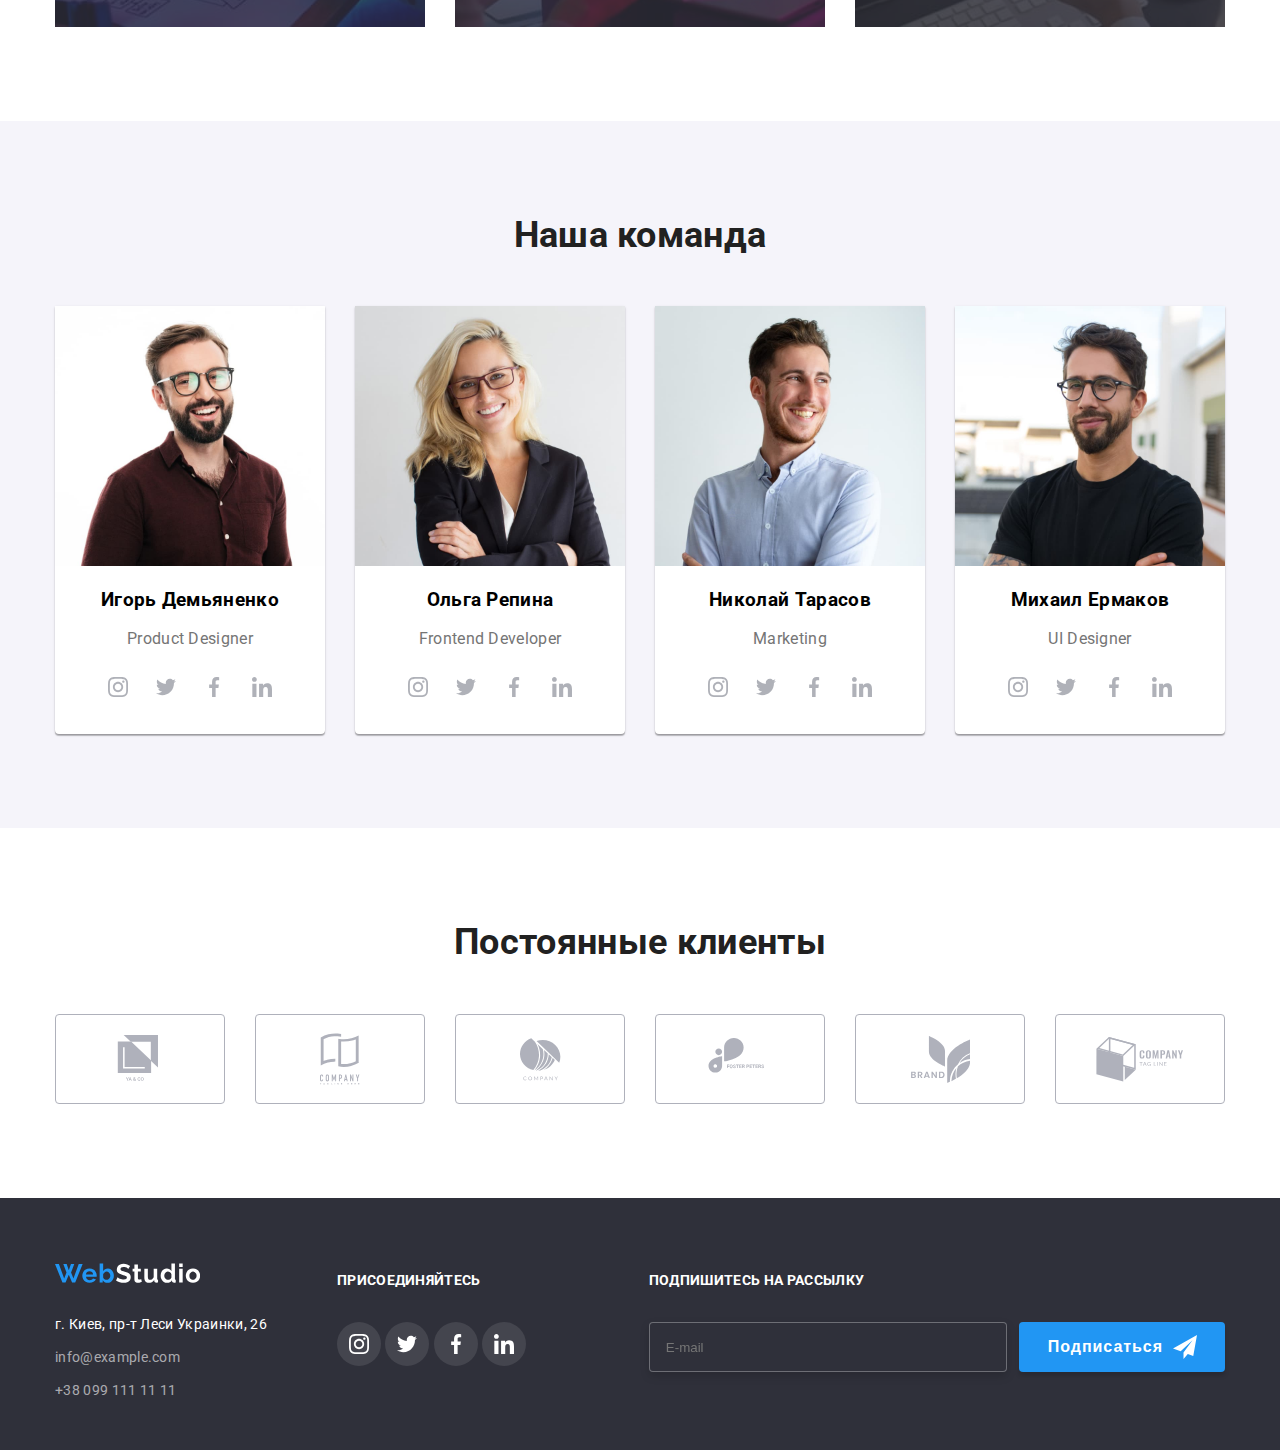
==== commit 56bb8a97: "финал5" ====
--- a/index.html
+++ b/index.html
@@ -308,7 +308,7 @@
                 </li>
             </ul>
         </div>
-
+    </section>
 </main>
 
  
@@ -369,7 +369,7 @@
             </div>
             
             <div class="footer-form">
-                <input type="email" name="mail" placeholder="E-mail"></input>
+                <input type="email" name="mail" placeholder="E-mail">
                 <button type="submit" class="subscribe">Подписаться
                     <svg class="telegram">
                         <use href="./images/symbol-defs.svg#icon-telegrammin"></use>
--- a/css/main.min.css
+++ b/css/main.min.css
@@ -1,2 +1,2 @@
-html{-webkit-box-sizing:border-box;box-sizing:border-box}*,*::before{-webkit-box-sizing:border-box;box-sizing:border-box}:root{--primary-text-color: #212121;--title-text-color: #757575;--accent-color: #2196f3;--background-color: #ffffff;--timing-function: cubic-bezier(0.4, 0, 0.2, 1)}.page{background-color:var(--background-color);font-family:Roboto, sans-serif;letter-spacing:0.02em;margin:0}a{text-decoration:none}li{list-style:none}ul{padding:0;margin:0}p{padding:0;margin:0}.visually-hidden{position:absolute;clip:rect(0 0 0 0);width:1px;height:1px;margin:-1px}.head{border-bottom-width:1px;border-bottom-style:solid;border-bottom-color:#ececec}.main-nav{display:-webkit-box;display:-ms-flexbox;display:flex;-webkit-box-align:center;-ms-flex-align:center;align-items:center}.container{padding-left:15px;padding-right:15px;margin-left:auto;margin-right:auto;width:1200px}.head-logo{display:block;padding-top:25px;padding-bottom:24px}.head-logo{display:-webkit-box;display:-ms-flexbox;display:flex}.nav-points{display:-webkit-box;display:-ms-flexbox;display:flex}.site-nav{display:-webkit-box;display:-ms-flexbox;display:flex;margin-left:93px;-webkit-box-align:center;-ms-flex-align:center;align-items:center}.site-nav .item+.item{margin-left:50px}.site-nav a{display:block;padding-top:32px;padding-bottom:32px;color:var(--primary-text-color);font-weight:500;font-size:14px;line-height:1.14;-webkit-transition:color 250ms var(--timing-function);transition:color 250ms var(--timing-function)}.site-nav a:hover,.site-nav a:focus{color:var(--accent-color)}.link{position:relative}.link::after{content:'';position:absolute;bottom:0;display:block;width:100%;height:4px;border-radius:2px;background-color:var(--accent-color);opacity:0;-webkit-transition:opacity 250ms var(--timing-function);transition:opacity 250ms var(--timing-function)}.link.current::after{opacity:1}.site-nav .link.current{color:var(--accent-color)}.web-link{display:-webkit-box;display:-ms-flexbox;display:flex;margin-left:auto;padding:0}.link-mail{display:-webkit-box;display:-ms-flexbox;display:flex;-webkit-box-align:center;-ms-flex-align:center;align-items:center;margin-right:50px}.icon-envelope{width:16px;height:12px;margin-right:10px;fill:currentColor}.link-tel{display:-webkit-box;display:-ms-flexbox;display:flex;-webkit-box-align:center;-ms-flex-align:center;align-items:center}.icon-smartphone{width:10px;height:16px;margin-right:10px;fill:currentColor}.web-link .link-mail{color:var(--title-text-color);font-weight:500;font-size:14px;line-height:1.14;-webkit-transition:color 250ms var(--timing-function);transition:color 250ms var(--timing-function)}.web-link .link-mail:hover,.web-link .link-mail:focus{outline:none;color:var(--accent-color)}.web-link .link-tel{color:var(--title-text-color);font-weight:500;font-size:14px;line-height:1.14;-webkit-transition:color 250ms var(--timing-function);transition:color 250ms var(--timing-function)}.web-link .link-tel:hover,.web-link .link-tel:focus{outline:none;color:var(--accent-color)}.hero{text-align:center}.overlay{max-width:1600px;height:600px;padding-top:200px;margin:0 auto;background-color:#c4c4c4;background-image:-webkit-gradient(linear, left top, right top, from(rgba(47,48,58,0.4)), to(rgba(47,48,58,0.4))),url("../images/шапкаmin.jpg");background-image:linear-gradient(to right, rgba(47,48,58,0.4), rgba(47,48,58,0.4)),url("../images/шапкаmin.jpg");background-repeat:no-repeat;background-position:center;background-size:cover}.hero-title{margin-top:0;margin-bottom:0;padding-bottom:30px;color:var(--background-color);font-weight:900;font-size:44px;line-height:1.36}.heading-container{max-width:660px;margin:0 auto}.service{display:inline-block;border-radius:4px;padding:10px 32px;min-width:200px;background-color:var(--accent-color);color:var(--background-color);font-weight:700;font-size:16px;line-height:1.87;text-align:center;cursor:pointer}.section-title{margin-top:0;margin-bottom:50px;color:var(--primary-text-color);font-weight:700;font-size:36px;line-height:1.16;text-align:center}.paragraph{display:-webkit-box;display:-ms-flexbox;display:flex;-ms-flex-wrap:wrap;flex-wrap:wrap}.paragraph>.item{width:270px;margin-right:30px;margin-bottom:30px}.paragraph>.item:nth-child(4n){margin-right:0}.master{display:-webkit-box;display:-ms-flexbox;display:flex;-webkit-box-pack:center;-ms-flex-pack:center;justify-content:center;-webkit-box-align:center;-ms-flex-align:center;align-items:center;width:270px;height:120px;background-color:#f5f4fa}.master-icon{width:70px;height:70px}.actions{padding-top:94px;padding-bottom:94px}.section{padding-bottom:94px;margin-top:0;margin-bottom:0}.paragraph-title{margin-top:0;margin-bottom:0;padding-top:30px;padding-bottom:10px;color:var(--primary-text-color);font-weight:700;font-size:14px;line-height:1.14}.paragraph .title{color:var(--title-text-color);font-weight:400;font-size:14px;line-height:1.71}.work{display:-webkit-box;display:-ms-flexbox;display:flex;-ms-flex-wrap:wrap;flex-wrap:wrap}.work>.photo{width:370px;height:294px;margin-right:30px;margin-bottom:30px}.work>.photo:nth-child(3n){margin-right:0}.work>.photo:nth-last-child(-n+3){margin-bottom:0}.photo{position:relative}.profile-title{position:absolute;bottom:0;width:100%;height:70px;background:rgba(47,48,58,0.8)}.example{font-family:Roboto;font-style:normal;font-weight:bold;font-size:14px;line-height:1.14;text-align:center;letter-spacing:0.03em;text-transform:uppercase;padding:27px 0;color:var(--background-color)}.section-command{max-width:1600px;margin:0 auto;padding-top:94px;padding-bottom:94px;background-color:#f5f4fa}.command-link{display:-webkit-inline-box;display:-ms-inline-flexbox;display:inline-flex;-webkit-box-pack:center;-ms-flex-pack:center;justify-content:center;-webkit-box-align:center;-ms-flex-align:center;align-items:center;width:44px;height:44px;border-radius:50%;margin-top:16px;background-color:var(--background-color);color:#afb1b8;-webkit-transition:background-color 250ms var(--timing-function);transition:background-color 250ms var(--timing-function)}.command-link:hover,.command-link:focus{background-color:var(--accent-color);color:var(--background-color)}.command-icon{width:20px;height:20px;fill:currentColor}.command-list{display:-webkit-box;display:-ms-flexbox;display:flex;-ms-flex-wrap:wrap;flex-wrap:wrap}.command-list>.item{width:270px;height:428px;margin-right:30px;text-align:center;border-radius:0px 0px 4px 4px;-webkit-box-shadow:0px 1px 3px rgba(0,0,0,0.12),0px 1px 1px rgba(0,0,0,0.14),0px 2px 1px rgba(0,0,0,0.2);box-shadow:0px 1px 3px rgba(0,0,0,0.12),0px 1px 1px rgba(0,0,0,0.14),0px 2px 1px rgba(0,0,0,0.2);background-color:var(--background-color)}.command-list>.item:nth-child(4n){margin-right:0}.section.command-person{margin-bottom:10px;color:var(--primary-text-color);font-weight:500;font-size:16px;line-height:1.18}.command-list .title{color:var(--title-text-color);font-weight:400;font-size:16px;line-height:1.18}.section-client{padding-top:94px;padding-bottom:94px;margin-top:0;margin-bottom:0}.clients{display:-webkit-box;display:-ms-flexbox;display:flex;padding:0;-webkit-box-pack:center;-ms-flex-pack:center;justify-content:center}.logo{display:-webkit-box;display:-ms-flexbox;display:flex;-webkit-box-pack:center;-ms-flex-pack:center;justify-content:center;-webkit-box-align:center;-ms-flex-align:center;align-items:center;width:170px;height:90px;border:1px solid #afb1bb;border-radius:4px;color:#afb1bb;-webkit-transition:color 250ms var(--timing-function);transition:color 250ms var(--timing-function)}.client-logo{fill:currentColor}.client-item:not(:last-child){margin-right:30px}.logo:hover,.logo:focus{color:var(--accent-color);border-color:var(--accent-color)}a{text-decoration:none}li{list-style:none}.section{padding-top:94px;padding-bottom:94px}.filter-nav{display:-webkit-box;display:-ms-flexbox;display:flex;-webkit-box-pack:center;-ms-flex-pack:center;justify-content:center;padding-bottom:50px}.nav{cursor:pointer}.filter-nav .item+.item{margin-left:8px}.filter-nav .nav{display:inline-block;border-radius:4px;border:0px;padding:6px 22px;min-width:73px;background-color:#f5f4fa;color:var(--primary-text-color);font-family:Roboto;font-style:normal;font-weight:500;font-size:16px;line-height:1.62;text-align:center;letter-spacing:0.03em;-webkit-transition:background-color 250ms var(--timing-function);transition:background-color 250ms var(--timing-function);-webkit-transition:color 250ms var(--timing-function);transition:color 250ms var(--timing-function)}.filter-nav .nav:hover,.filter-nav .nav:focus{background-color:var(--accent-color);color:var(--background-color);-webkit-box-shadow:0px 3px 1px rgba(0,0,0,0.1),0px 1px 2px rgba(0,0,0,0.08),0px 2px 2px rgba(0,0,0,0.12);box-shadow:0px 3px 1px rgba(0,0,0,0.1),0px 1px 2px rgba(0,0,0,0.08),0px 2px 2px rgba(0,0,0,0.12)}.cart-list{display:-webkit-box;display:-ms-flexbox;display:flex;-ms-flex-wrap:wrap;flex-wrap:wrap}.cart-list>.item{width:370px;margin-right:30px;margin-bottom:30px}.cart-list>.item:nth-child(3n){margin-right:0}.cart-list>.item:nth-last-child(-n+3){margin-bottom:0}.photo-portfolio{position:relative;overflow:hidden}.portfolio-overlay{position:absolute;left:0;top:0;width:100%;height:100%;background:rgba(33,150,243,0.9);-webkit-transform:translateY(-100%);transform:translateY(-100%);-webkit-transition:-webkit-transform 250ms cubic-bezier(0.4, 0, 0.2, 1);transition:-webkit-transform 250ms cubic-bezier(0.4, 0, 0.2, 1);transition:transform 250ms cubic-bezier(0.4, 0, 0.2, 1);transition:transform 250ms cubic-bezier(0.4, 0, 0.2, 1), -webkit-transform 250ms cubic-bezier(0.4, 0, 0.2, 1)}.item .link-cart:hover .portfolio-overlay,.item .link-cart:focus .portfolio-overlay{-webkit-transform:translateY(0);transform:translateY(0)}.style-hover{padding-left:24px;padding-top:63px;color:var(--background-color);font-family:Roboto;font-style:normal;font-weight:normal;font-size:18px;line-height:1.56;letter-spacing:0.03em}.item .link-cart:hover,.item .link-cart:focus{outline:none;display:block;-webkit-box-shadow:0px 1px 1px rgba(0,0,0,0.12),0px 4px 4px rgba(0,0,0,0.06),1px 4px 6px rgba(0,0,0,0.16);box-shadow:0px 1px 1px rgba(0,0,0,0.12),0px 4px 4px rgba(0,0,0,0.06),1px 4px 6px rgba(0,0,0,0.16)}.cart-list>.item{display:block;border:1px solid #eeeeee}.section-title{margin-top:0;margin-bottom:0;padding-bottom:4px;color:var(--primary-text-color);font-weight:bold;font-size:18px;line-height:2}.cart-list .title{color:var(--title-text-color);font-weight:normal;font-size:16px;line-height:1.87}.card-image{display:block;width:100%}.heading-title{padding:20px 24px;border-right:1px solid #eeeeee;border-bottom:1px solid #eeeeee;border-left:1px solid #eeeeee}.footer{max-width:1600px;height:252px;margin:0 auto;padding-top:60px;padding-bottom:60px;background-color:#2f303a}.footer-logo{display:inline-block;margin-bottom:20px}.footer-web{color:var(--accent-color);font-family:Raleway, sans-serif;font-weight:700;font-size:26px;line-height:1.19}.footer-studio{color:var(--background-color);font-family:Raleway, sans-serif;font-weight:700;font-size:26px;line-height:1.19}.footer-studio:hover{color:var(--accent-color)}.address{margin-bottom:9px;color:var(--background-color);font-style:normal;font-weight:normal;font-size:14px;line-height:1.71}.footer-mail{display:inline-block;margin-bottom:9px;color:rgba(255,255,255,0.6);font-style:normal;font-weight:normal;font-size:14px;line-height:1.71;-webkit-transition:color 250ms var(--timing-function);transition:color 250ms var(--timing-function)}.footer-link .footer-mail:hover,.footer-link .footer-mail:focus{color:var(--accent-color)}.footer-tel{color:rgba(255,255,255,0.6);font-style:normal;font-weight:normal;font-size:14px;line-height:1.71;-webkit-transition:color 250ms var(--timing-function);transition:color 250ms var(--timing-function)}.footer-link .footer-tel:hover,.footer-link .footer-tel:focus{color:var(--accent-color)}.networks-title{color:var(--background-color);font-weight:bold;font-size:14px;line-height:16px}.container-footer{display:-webkit-box;display:-ms-flexbox;display:flex}.social-networks{margin-left:70px}.networks-title{padding-bottom:20px}.social-link{display:-webkit-inline-box;display:-ms-inline-flexbox;display:inline-flex;-webkit-box-pack:center;-ms-flex-pack:center;justify-content:center;-webkit-box-align:center;-ms-flex-align:center;align-items:center;width:44px;height:44px;border-radius:50%;background-color:rgba(255,255,255,0.1);-webkit-transition:background-color 250ms var(--timing-function);transition:background-color 250ms var(--timing-function)}.social-link:hover,.social-link:focus{background-color:var(--accent-color);color:var(--background-color)}.social-icon{width:20px;height:20px;fill:var(--background-color)}.backdrop{position:fixed;top:0;left:0;width:100%;height:100%;background-color:rgba(0,0,0,0.2)}.backdrop.is-hidden{opacity:0;pointer-events:none}.modal{position:absolute;top:50%;left:50%;-webkit-transform:translate(-50%, -50%);transform:translate(-50%, -50%);min-width:528px;min-height:581px;border-radius:4px;-webkit-box-shadow:0px 1px 3px rgba(0,0,0,0.12),0px 1px 1px rgba(0,0,0,0.14),0px 2px 1px rgba(0,0,0,0.2);box-shadow:0px 1px 3px rgba(0,0,0,0.12),0px 1px 1px rgba(0,0,0,0.14),0px 2px 1px rgba(0,0,0,0.2);background-color:var(--background-color)}.modal-btn{position:absolute;top:0;right:0;width:30px;height:30px;border-radius:50%;margin:8px 8px;background:var(--background-color);border:1px solid rgba(0,0,0,0.1);-webkit-box-sizing:border-box;box-sizing:border-box;cursor:pointer}.modal-btn:hover,.modal-btn:focus{fill:var(--accent-color)}textarea{resize:none}.form{width:528px;height:581px;margin-left:auto;margin-right:auto;padding:40px 39px 40px 41px}b{font-style:normal;font-weight:bold;font-size:20px;line-height:1.15;text-align:center;letter-spacing:0.03em;color:var(--primary-text-color)}.modal-container{position:relative}.modal-icon{position:absolute;top:50%;-webkit-transform:translateY(-50%);transform:translateY(-50%);left:12px;width:18px;height:18px;cursor:pointer}.form-field input:hover+.modal-icon{color:var(--accent-color);-webkit-transition:color 250ms var(--timing-function);transition:color 250ms var(--timing-function)}.form-field input:focus+.modal-icon{color:var(--accent-color);-webkit-transition:color 250ms var(--timing-function);transition:color 250ms var(--timing-function)}.modal-title{display:-webkit-box;display:-ms-flexbox;display:flex;margin-bottom:20px}.form-field{display:-webkit-box;display:-ms-flexbox;display:flex;-webkit-box-orient:vertical;-webkit-box-direction:normal;-ms-flex-direction:column;flex-direction:column;margin-bottom:10px}.form-field label{margin-bottom:4px;font-family:Roboto;font-style:normal;font-weight:normal;font-size:12px;line-height:1.17;letter-spacing:0.01em;color:var(--title-text-color)}.form-field input{width:448px;height:40px;padding-left:42px;margin:0;border:1px solid rgba(33,33,33,0.2);border-radius:4px;-webkit-transition:color 1000ms var(--timing-function);transition:color 1000ms var(--timing-function);font-size:16px;background-color:var(--background-color);color:var(--primary-text-color);cursor:pointer}.form-field input:hover,.form-field input:focus{border-color:var(--accent-color);-webkit-transition:color 250ms var(--timing-function);transition:color 250ms var(--timing-function)}.form-field textarea:hover,.form-field textarea:focus{border-color:var(--accent-color);-webkit-transition:color 250ms var(--timing-function);transition:color 250ms var(--timing-function)}.modal-icon{fill:currentColor}.comment{width:448px;height:120px;padding:12px 16px;border:1px solid rgba(33,33,33,0.2);-webkit-box-sizing:border-box;box-sizing:border-box;border-radius:4px;margin-bottom:10px}.footer-modal{display:inline-block;margin-right:0;margin-left:auto}.email-title{color:var(--background-color);font-weight:bold;font-size:14px;line-height:16px}.footer-form{display:-webkit-box;display:-ms-flexbox;display:flex;-webkit-box-orient:horizontal;-webkit-box-direction:normal;-ms-flex-direction:row;flex-direction:row}.footer-form input{width:358px;height:50px;padding:15px 16px;margin-right:12px;border:1px solid rgba(255,255,255,0.3);-webkit-box-sizing:border-box;box-sizing:border-box;-webkit-filter:drop-shadow(0px 4px 4px rgba(0,0,0,0.15));filter:drop-shadow(0px 4px 4px rgba(0,0,0,0.15));border-radius:4px;color:var(--background-color);background-color:#2f303a}.email::-webkit-input-placeholder{font-family:Roboto;font-style:normal;font-weight:normal;font-size:16px;line-height:1.25;display:-webkit-box;display:flex;-webkit-box-align:center;align-items:center;letter-spacing:0.03em;color:rgba(255,255,255,0.6)}.email:-ms-input-placeholder{font-family:Roboto;font-style:normal;font-weight:normal;font-size:16px;line-height:1.25;display:-ms-flexbox;display:flex;-ms-flex-align:center;align-items:center;letter-spacing:0.03em;color:rgba(255,255,255,0.6)}.email::-ms-input-placeholder{font-family:Roboto;font-style:normal;font-weight:normal;font-size:16px;line-height:1.25;display:-ms-flexbox;display:flex;-ms-flex-align:center;align-items:center;letter-spacing:0.03em;color:rgba(255,255,255,0.6)}.email::placeholder{font-family:Roboto;font-style:normal;font-weight:normal;font-size:16px;line-height:1.25;display:-webkit-box;display:-ms-flexbox;display:flex;-webkit-box-align:center;-ms-flex-align:center;align-items:center;letter-spacing:0.03em;color:rgba(255,255,255,0.6)}.subscribe{position:relative;display:-webkit-box;display:-ms-flexbox;display:flex;padding:10px 0 10px 29px;border-radius:4px;min-width:200px;border:none;background-color:var(--accent-color);color:var(--background-color);-webkit-box-shadow:0px 4px 4px rgba(0,0,0,0.15);box-shadow:0px 4px 4px rgba(0,0,0,0.15);font-weight:bold;font-size:16px;line-height:30px;-webkit-box-align:center;-ms-flex-align:center;align-items:center;text-align:center;letter-spacing:0.06em;cursor:pointer}.telegram{margin-left:10px;margin-right:28px;width:24px;height:24px}.comment::-webkit-input-placeholder{font-family:Roboto;font-size:12px;line-height:1.17;letter-spacing:0.01em;color:rgba(117,117,117,0.5)}.comment:-ms-input-placeholder{font-family:Roboto;font-size:12px;line-height:1.17;letter-spacing:0.01em;color:rgba(117,117,117,0.5)}.comment::-ms-input-placeholder{font-family:Roboto;font-size:12px;line-height:1.17;letter-spacing:0.01em;color:rgba(117,117,117,0.5)}.comment::placeholder{font-family:Roboto;font-size:12px;line-height:1.17;letter-spacing:0.01em;color:rgba(117,117,117,0.5)}.form-contract{display:-webkit-box;display:-ms-flexbox;display:flex;-webkit-box-align:center;-ms-flex-align:center;align-items:center}.form-contract{font-family:Roboto;font-style:normal;font-weight:normal;font-size:14px;line-height:1.71;text-align:center;letter-spacing:0.03em;color:var(--title-text-color);margin-bottom:30px}.form-contract input{position:absolute;width:1px;height:1px;margin:-1px;border:0;padding:0;clip:rect(0 0 0 0);overflow:hidden}.checkbox-icon{display:inline-block;width:16px;height:15px;margin-right:7px;border:2px solid var(--primary-text-color);border-radius:2px}.checkbox:checked+.checkbox-icon{border-color:var(--accent-color);background-color:var(--accent-color);background-image:url("../images/iconcheckminimal.svg");background-size:contain;background-origin:border-box}.link-contract{color:var(--accent-color);-webkit-text-decoration-line:underline;text-decoration-line:underline}.send{display:-webkit-box;display:-ms-flexbox;display:flex;border-radius:4px;padding:10px 55px 10px 56px;margin-left:auto;margin-right:auto;min-width:200px;border:none;background-color:var(--accent-color);color:var(--background-color);-webkit-box-shadow:0px 4px 4px rgba(0,0,0,0.15);box-shadow:0px 4px 4px rgba(0,0,0,0.15);font-weight:bold;font-size:16px;line-height:30px;-webkit-box-align:center;-ms-flex-align:center;align-items:center;text-align:center;letter-spacing:0.06em;cursor:pointer}
+html{-webkit-box-sizing:border-box;box-sizing:border-box}*,*::before{-webkit-box-sizing:border-box;box-sizing:border-box}:root{--primary-text-color: #212121;--title-text-color: #757575;--accent-color: #2196f3;--background-color: #ffffff;--timing-function: cubic-bezier(0.4, 0, 0.2, 1)}.page{background-color:var(--background-color);font-family:Roboto, sans-serif;letter-spacing:0.02em;margin:0}a{text-decoration:none}li{list-style:none}ul{padding:0;margin:0}p{padding:0;margin:0}.visually-hidden{position:absolute;clip:rect(0 0 0 0);width:1px;height:1px;margin:-1px}.head{border-bottom-width:1px;border-bottom-style:solid;border-bottom-color:#ececec}.main-nav{display:-webkit-box;display:-ms-flexbox;display:flex;-webkit-box-align:center;-ms-flex-align:center;align-items:center}.container{padding-left:15px;padding-right:15px;margin-left:auto;margin-right:auto;width:1200px}.head-logo{display:block;padding-top:25px;padding-bottom:24px}.head-logo{display:-webkit-box;display:-ms-flexbox;display:flex}.nav-points{display:-webkit-box;display:-ms-flexbox;display:flex}.site-nav{display:-webkit-box;display:-ms-flexbox;display:flex;margin-left:93px;-webkit-box-align:center;-ms-flex-align:center;align-items:center}.site-nav .item+.item{margin-left:50px}.site-nav a{display:block;padding-top:32px;padding-bottom:32px;color:var(--primary-text-color);font-weight:500;font-size:14px;line-height:1.14;-webkit-transition:color 250ms var(--timing-function);transition:color 250ms var(--timing-function)}.site-nav a:hover,.site-nav a:focus{color:var(--accent-color)}.link{position:relative}.link::after{content:'';position:absolute;bottom:0;display:block;width:100%;height:4px;border-radius:2px;background-color:var(--accent-color);opacity:0;-webkit-transition:opacity 250ms var(--timing-function);transition:opacity 250ms var(--timing-function)}.link.current::after{opacity:1}.site-nav .link.current{color:var(--accent-color)}.web-link{display:-webkit-box;display:-ms-flexbox;display:flex;margin-left:auto;padding:0}.link-mail{display:-webkit-box;display:-ms-flexbox;display:flex;-webkit-box-align:center;-ms-flex-align:center;align-items:center;margin-right:50px}.icon-envelope{width:16px;height:12px;margin-right:10px;fill:currentColor}.link-tel{display:-webkit-box;display:-ms-flexbox;display:flex;-webkit-box-align:center;-ms-flex-align:center;align-items:center}.icon-smartphone{width:10px;height:16px;margin-right:10px;fill:currentColor}.web-link .link-mail{color:var(--title-text-color);font-weight:500;font-size:14px;line-height:1.14;-webkit-transition:color 250ms var(--timing-function);transition:color 250ms var(--timing-function)}.web-link .link-mail:hover,.web-link .link-mail:focus{outline:none;color:var(--accent-color)}.web-link .link-tel{color:var(--title-text-color);font-weight:500;font-size:14px;line-height:1.14;-webkit-transition:color 250ms var(--timing-function);transition:color 250ms var(--timing-function)}.web-link .link-tel:hover,.web-link .link-tel:focus{outline:none;color:var(--accent-color)}.hero{text-align:center}.overlay{max-width:1600px;height:600px;padding-top:200px;margin:0 auto;background-color:#c4c4c4;background-image:-webkit-gradient(linear, left top, right top, from(rgba(47,48,58,0.4)), to(rgba(47,48,58,0.4))),url("../images/шапкаmin.jpg");background-image:linear-gradient(to right, rgba(47,48,58,0.4), rgba(47,48,58,0.4)),url("../images/шапкаmin.jpg");background-repeat:no-repeat;background-position:center;background-size:cover}.hero-title{margin-top:0;margin-bottom:0;padding-bottom:30px;color:var(--background-color);font-weight:900;font-size:44px;line-height:1.36}.heading-container{max-width:660px;margin:0 auto}.service{display:inline-block;border-radius:4px;padding:10px 32px;min-width:200px;background-color:var(--accent-color);color:var(--background-color);font-weight:700;font-size:16px;line-height:1.87;text-align:center;cursor:pointer}.section-title{margin-top:0;margin-bottom:50px;color:var(--primary-text-color);font-weight:700;font-size:36px;line-height:1.16;text-align:center}.paragraph{display:-webkit-box;display:-ms-flexbox;display:flex;-ms-flex-wrap:wrap;flex-wrap:wrap}.paragraph>.item{width:270px;margin-right:30px;margin-bottom:30px}.paragraph>.item:nth-child(4n){margin-right:0}.master{display:-webkit-box;display:-ms-flexbox;display:flex;-webkit-box-pack:center;-ms-flex-pack:center;justify-content:center;-webkit-box-align:center;-ms-flex-align:center;align-items:center;width:270px;height:120px;background-color:#f5f4fa}.master-icon{width:70px;height:70px}.actions{padding-top:94px;padding-bottom:94px}.section{padding-bottom:94px;margin-top:0;margin-bottom:0}.paragraph-title{margin-top:0;margin-bottom:0;padding-top:30px;padding-bottom:10px;color:var(--primary-text-color);font-weight:700;font-size:14px;line-height:1.14}.paragraph .title{color:var(--title-text-color);font-weight:400;font-size:14px;line-height:1.71}.work{display:-webkit-box;display:-ms-flexbox;display:flex;-ms-flex-wrap:wrap;flex-wrap:wrap}.work>.photo{width:370px;height:294px;margin-right:30px;margin-bottom:30px}.work>.photo:nth-child(3n){margin-right:0}.work>.photo:nth-last-child(-n+3){margin-bottom:0}.photo{position:relative}.profile-title{position:absolute;bottom:0;width:100%;height:70px;background:rgba(47,48,58,0.8)}.example{font-family:Roboto;font-style:normal;font-weight:bold;font-size:14px;line-height:1.14;text-align:center;letter-spacing:0.03em;text-transform:uppercase;padding:27px 0;color:var(--background-color)}.section-command{max-width:1600px;margin:0 auto;padding-top:94px;padding-bottom:94px;background-color:#f5f4fa}.command-link{display:-webkit-inline-box;display:-ms-inline-flexbox;display:inline-flex;-webkit-box-pack:center;-ms-flex-pack:center;justify-content:center;-webkit-box-align:center;-ms-flex-align:center;align-items:center;width:44px;height:44px;border-radius:50%;margin-top:16px;background-color:var(--background-color);color:#afb1b8;-webkit-transition:background-color 250ms var(--timing-function);transition:background-color 250ms var(--timing-function)}.command-link:hover,.command-link:focus{background-color:var(--accent-color);color:var(--background-color)}.command-icon{width:20px;height:20px;fill:currentColor}.command-list{display:-webkit-box;display:-ms-flexbox;display:flex;-ms-flex-wrap:wrap;flex-wrap:wrap}.command-list>.item{width:270px;height:428px;margin-right:30px;text-align:center;border-radius:0px 0px 4px 4px;-webkit-box-shadow:0px 1px 3px rgba(0,0,0,0.12),0px 1px 1px rgba(0,0,0,0.14),0px 2px 1px rgba(0,0,0,0.2);box-shadow:0px 1px 3px rgba(0,0,0,0.12),0px 1px 1px rgba(0,0,0,0.14),0px 2px 1px rgba(0,0,0,0.2);background-color:var(--background-color)}.command-list>.item:nth-child(4n){margin-right:0}.section.command-person{margin-bottom:10px;color:var(--primary-text-color);font-weight:500;font-size:16px;line-height:1.18}.command-list .title{color:var(--title-text-color);font-weight:400;font-size:16px;line-height:1.18}.section-client{padding-top:94px;padding-bottom:94px;margin-top:0;margin-bottom:0}.clients{display:-webkit-box;display:-ms-flexbox;display:flex;padding:0;-webkit-box-pack:center;-ms-flex-pack:center;justify-content:center}.logo{display:-webkit-box;display:-ms-flexbox;display:flex;-webkit-box-pack:center;-ms-flex-pack:center;justify-content:center;-webkit-box-align:center;-ms-flex-align:center;align-items:center;width:170px;height:90px;border:1px solid #afb1bb;border-radius:4px;color:#afb1bb;-webkit-transition:color 250ms var(--timing-function);transition:color 250ms var(--timing-function)}.client-logo{fill:currentColor}.client-item:not(:last-child){margin-right:30px}.logo:hover,.logo:focus{color:var(--accent-color);border-color:var(--accent-color)}a{text-decoration:none}li{list-style:none}.section{padding-top:94px;padding-bottom:94px}.filter-nav{display:-webkit-box;display:-ms-flexbox;display:flex;-webkit-box-pack:center;-ms-flex-pack:center;justify-content:center;padding-bottom:50px}.nav{cursor:pointer}.filter-nav .item+.item{margin-left:8px}.filter-nav .nav{display:inline-block;border-radius:4px;border:0px;padding:6px 22px;min-width:73px;background-color:#f5f4fa;color:var(--primary-text-color);font-family:Roboto;font-style:normal;font-weight:500;font-size:16px;line-height:1.62;text-align:center;letter-spacing:0.03em;-webkit-transition:background-color 250ms var(--timing-function);transition:background-color 250ms var(--timing-function);-webkit-transition:color 250ms var(--timing-function);transition:color 250ms var(--timing-function)}.filter-nav .nav:hover,.filter-nav .nav:focus{background-color:var(--accent-color);color:var(--background-color);-webkit-box-shadow:0px 3px 1px rgba(0,0,0,0.1),0px 1px 2px rgba(0,0,0,0.08),0px 2px 2px rgba(0,0,0,0.12);box-shadow:0px 3px 1px rgba(0,0,0,0.1),0px 1px 2px rgba(0,0,0,0.08),0px 2px 2px rgba(0,0,0,0.12)}.cart-list{display:-webkit-box;display:-ms-flexbox;display:flex;-ms-flex-wrap:wrap;flex-wrap:wrap}.cart-list>.item{width:370px;margin-right:30px;margin-bottom:30px}.cart-list>.item:nth-child(3n){margin-right:0}.cart-list>.item:nth-last-child(-n+3){margin-bottom:0}.photo-portfolio{position:relative;overflow:hidden}.portfolio-overlay{position:absolute;left:0;top:0;width:100%;height:100%;background:rgba(33,150,243,0.9);-webkit-transform:translateY(-100%);transform:translateY(-100%);-webkit-transition:-webkit-transform 250ms cubic-bezier(0.4, 0, 0.2, 1);transition:-webkit-transform 250ms cubic-bezier(0.4, 0, 0.2, 1);transition:transform 250ms cubic-bezier(0.4, 0, 0.2, 1);transition:transform 250ms cubic-bezier(0.4, 0, 0.2, 1), -webkit-transform 250ms cubic-bezier(0.4, 0, 0.2, 1)}.item .link-cart:hover .portfolio-overlay,.item .link-cart:focus .portfolio-overlay{-webkit-transform:translateY(0);transform:translateY(0)}.style-hover{padding-left:24px;padding-top:63px;color:var(--background-color);font-family:Roboto;font-style:normal;font-weight:normal;font-size:18px;line-height:1.56;letter-spacing:0.03em}.item .link-cart:hover,.item .link-cart:focus{outline:none;display:block;-webkit-box-shadow:0px 1px 1px rgba(0,0,0,0.12),0px 4px 4px rgba(0,0,0,0.06),1px 4px 6px rgba(0,0,0,0.16);box-shadow:0px 1px 1px rgba(0,0,0,0.12),0px 4px 4px rgba(0,0,0,0.06),1px 4px 6px rgba(0,0,0,0.16)}.cart-list>.item{display:block;border:1px solid #eeeeee}.cart-title{margin-top:0;margin-bottom:0;text-align:left;padding-bottom:4px;color:var(--primary-text-color);font-weight:bold;font-size:18px;line-height:2}.cart-list .title{color:var(--title-text-color);font-weight:normal;font-size:16px;line-height:1.87}.card-image{display:block;width:100%}.heading-title{padding:20px 24px;border-right:1px solid #eeeeee;border-bottom:1px solid #eeeeee;border-left:1px solid #eeeeee}.footer{max-width:1600px;height:252px;margin:0 auto;padding-top:60px;padding-bottom:60px;background-color:#2f303a}.footer-logo{display:inline-block;margin-bottom:20px}.footer-web{color:var(--accent-color);font-family:Raleway, sans-serif;font-weight:700;font-size:26px;line-height:1.19}.footer-studio{color:var(--background-color);font-family:Raleway, sans-serif;font-weight:700;font-size:26px;line-height:1.19}.footer-studio:hover{color:var(--accent-color)}.address{margin-bottom:9px;color:var(--background-color);font-style:normal;font-weight:normal;font-size:14px;line-height:1.71}.footer-mail{display:inline-block;margin-bottom:9px;color:rgba(255,255,255,0.6);font-style:normal;font-weight:normal;font-size:14px;line-height:1.71;-webkit-transition:color 250ms var(--timing-function);transition:color 250ms var(--timing-function)}.footer-link .footer-mail:hover,.footer-link .footer-mail:focus{color:var(--accent-color)}.footer-tel{color:rgba(255,255,255,0.6);font-style:normal;font-weight:normal;font-size:14px;line-height:1.71;-webkit-transition:color 250ms var(--timing-function);transition:color 250ms var(--timing-function)}.footer-link .footer-tel:hover,.footer-link .footer-tel:focus{color:var(--accent-color)}.networks-title{color:var(--background-color);font-weight:bold;font-size:14px;line-height:16px}.container-footer{display:-webkit-box;display:-ms-flexbox;display:flex}.social-networks{margin-left:70px}.networks-title{padding-bottom:20px}.social-link{display:-webkit-inline-box;display:-ms-inline-flexbox;display:inline-flex;-webkit-box-pack:center;-ms-flex-pack:center;justify-content:center;-webkit-box-align:center;-ms-flex-align:center;align-items:center;width:44px;height:44px;border-radius:50%;background-color:rgba(255,255,255,0.1);-webkit-transition:background-color 250ms var(--timing-function);transition:background-color 250ms var(--timing-function)}.social-link:hover,.social-link:focus{background-color:var(--accent-color);color:var(--background-color)}.social-icon{width:20px;height:20px;fill:var(--background-color)}.backdrop{position:fixed;top:0;left:0;width:100%;height:100%;background-color:rgba(0,0,0,0.2)}.backdrop.is-hidden{opacity:0;pointer-events:none}.modal{position:absolute;top:50%;left:50%;-webkit-transform:translate(-50%, -50%);transform:translate(-50%, -50%);min-width:528px;min-height:581px;border-radius:4px;-webkit-box-shadow:0px 1px 3px rgba(0,0,0,0.12),0px 1px 1px rgba(0,0,0,0.14),0px 2px 1px rgba(0,0,0,0.2);box-shadow:0px 1px 3px rgba(0,0,0,0.12),0px 1px 1px rgba(0,0,0,0.14),0px 2px 1px rgba(0,0,0,0.2);background-color:var(--background-color)}.modal-btn{position:absolute;top:0;right:0;width:30px;height:30px;border-radius:50%;margin:8px 8px;background:var(--background-color);border:1px solid rgba(0,0,0,0.1);-webkit-box-sizing:border-box;box-sizing:border-box;cursor:pointer}.modal-btn:hover,.modal-btn:focus{fill:var(--accent-color)}textarea{resize:none}.form{width:528px;height:581px;margin-left:auto;margin-right:auto;padding:40px 39px 40px 41px}b{font-style:normal;font-weight:bold;font-size:20px;line-height:1.15;text-align:center;letter-spacing:0.03em;color:var(--primary-text-color)}.modal-container{position:relative}.modal-icon{position:absolute;top:50%;-webkit-transform:translateY(-50%);transform:translateY(-50%);left:12px;width:18px;height:18px;cursor:pointer}.form-field input:hover+.modal-icon{color:var(--accent-color);-webkit-transition:color 250ms var(--timing-function);transition:color 250ms var(--timing-function)}.form-field input:focus+.modal-icon{color:var(--accent-color);-webkit-transition:color 250ms var(--timing-function);transition:color 250ms var(--timing-function)}.modal-title{display:-webkit-box;display:-ms-flexbox;display:flex;margin-bottom:20px}.form-field{display:-webkit-box;display:-ms-flexbox;display:flex;-webkit-box-orient:vertical;-webkit-box-direction:normal;-ms-flex-direction:column;flex-direction:column;margin-bottom:10px}.form-field label{margin-bottom:4px;font-family:Roboto;font-style:normal;font-weight:normal;font-size:12px;line-height:1.17;letter-spacing:0.01em;color:var(--title-text-color)}.form-field input{width:448px;height:40px;padding-left:42px;margin:0;border:1px solid rgba(33,33,33,0.2);border-radius:4px;-webkit-transition:color 1000ms var(--timing-function);transition:color 1000ms var(--timing-function);font-size:16px;background-color:var(--background-color);color:var(--primary-text-color);cursor:pointer}.form-field input:hover,.form-field input:focus{border-color:var(--accent-color);-webkit-transition:color 250ms var(--timing-function);transition:color 250ms var(--timing-function)}.form-field textarea:hover,.form-field textarea:focus{border-color:var(--accent-color);-webkit-transition:color 250ms var(--timing-function);transition:color 250ms var(--timing-function)}.modal-icon{fill:currentColor}.comment{width:448px;height:120px;padding:12px 16px;border:1px solid rgba(33,33,33,0.2);-webkit-box-sizing:border-box;box-sizing:border-box;border-radius:4px;margin-bottom:10px}.footer-modal{display:inline-block;margin-right:0;margin-left:auto}.email-title{color:var(--background-color);font-weight:bold;font-size:14px;line-height:16px}.footer-form{display:-webkit-box;display:-ms-flexbox;display:flex;-webkit-box-orient:horizontal;-webkit-box-direction:normal;-ms-flex-direction:row;flex-direction:row}.footer-form input{width:358px;height:50px;padding:15px 16px;margin-right:12px;border:1px solid rgba(255,255,255,0.3);-webkit-box-sizing:border-box;box-sizing:border-box;-webkit-filter:drop-shadow(0px 4px 4px rgba(0,0,0,0.15));filter:drop-shadow(0px 4px 4px rgba(0,0,0,0.15));border-radius:4px;color:var(--background-color);background-color:#2f303a}.email::-webkit-input-placeholder{font-family:Roboto;font-style:normal;font-weight:normal;font-size:16px;line-height:1.25;display:-webkit-box;display:flex;-webkit-box-align:center;align-items:center;letter-spacing:0.03em;color:rgba(255,255,255,0.6)}.email:-ms-input-placeholder{font-family:Roboto;font-style:normal;font-weight:normal;font-size:16px;line-height:1.25;display:-ms-flexbox;display:flex;-ms-flex-align:center;align-items:center;letter-spacing:0.03em;color:rgba(255,255,255,0.6)}.email::-ms-input-placeholder{font-family:Roboto;font-style:normal;font-weight:normal;font-size:16px;line-height:1.25;display:-ms-flexbox;display:flex;-ms-flex-align:center;align-items:center;letter-spacing:0.03em;color:rgba(255,255,255,0.6)}.email::placeholder{font-family:Roboto;font-style:normal;font-weight:normal;font-size:16px;line-height:1.25;display:-webkit-box;display:-ms-flexbox;display:flex;-webkit-box-align:center;-ms-flex-align:center;align-items:center;letter-spacing:0.03em;color:rgba(255,255,255,0.6)}.subscribe{position:relative;display:-webkit-box;display:-ms-flexbox;display:flex;padding:10px 0 10px 29px;border-radius:4px;min-width:200px;border:none;background-color:var(--accent-color);color:var(--background-color);-webkit-box-shadow:0px 4px 4px rgba(0,0,0,0.15);box-shadow:0px 4px 4px rgba(0,0,0,0.15);font-weight:bold;font-size:16px;line-height:30px;-webkit-box-align:center;-ms-flex-align:center;align-items:center;text-align:center;letter-spacing:0.06em;cursor:pointer}.telegram{margin-left:10px;margin-right:28px;width:24px;height:24px}.comment::-webkit-input-placeholder{font-family:Roboto;font-size:12px;line-height:1.17;letter-spacing:0.01em;color:rgba(117,117,117,0.5)}.comment:-ms-input-placeholder{font-family:Roboto;font-size:12px;line-height:1.17;letter-spacing:0.01em;color:rgba(117,117,117,0.5)}.comment::-ms-input-placeholder{font-family:Roboto;font-size:12px;line-height:1.17;letter-spacing:0.01em;color:rgba(117,117,117,0.5)}.comment::placeholder{font-family:Roboto;font-size:12px;line-height:1.17;letter-spacing:0.01em;color:rgba(117,117,117,0.5)}.form-contract{display:-webkit-box;display:-ms-flexbox;display:flex;-webkit-box-align:center;-ms-flex-align:center;align-items:center}.form-contract{font-family:Roboto;font-style:normal;font-weight:normal;font-size:14px;line-height:1.71;text-align:center;letter-spacing:0.03em;color:var(--title-text-color);margin-bottom:30px}.form-contract input{position:absolute;width:1px;height:1px;margin:-1px;border:0;padding:0;clip:rect(0 0 0 0);overflow:hidden}.checkbox-icon{display:inline-block;width:16px;height:15px;margin-right:7px;border:2px solid var(--primary-text-color);border-radius:2px}.checkbox:checked+.checkbox-icon{border-color:var(--accent-color);background-color:var(--accent-color);background-image:url("../images/iconcheckminimal.svg");background-size:contain;background-origin:border-box}.link-contract{color:var(--accent-color);-webkit-text-decoration-line:underline;text-decoration-line:underline}.send{display:-webkit-box;display:-ms-flexbox;display:flex;border-radius:4px;padding:10px 55px 10px 56px;margin-left:auto;margin-right:auto;min-width:200px;border:none;background-color:var(--accent-color);color:var(--background-color);-webkit-box-shadow:0px 4px 4px rgba(0,0,0,0.15);box-shadow:0px 4px 4px rgba(0,0,0,0.15);font-weight:bold;font-size:16px;line-height:30px;-webkit-box-align:center;-ms-flex-align:center;align-items:center;text-align:center;letter-spacing:0.06em;cursor:pointer}
 /*# sourceMappingURL=main.min.css.map */